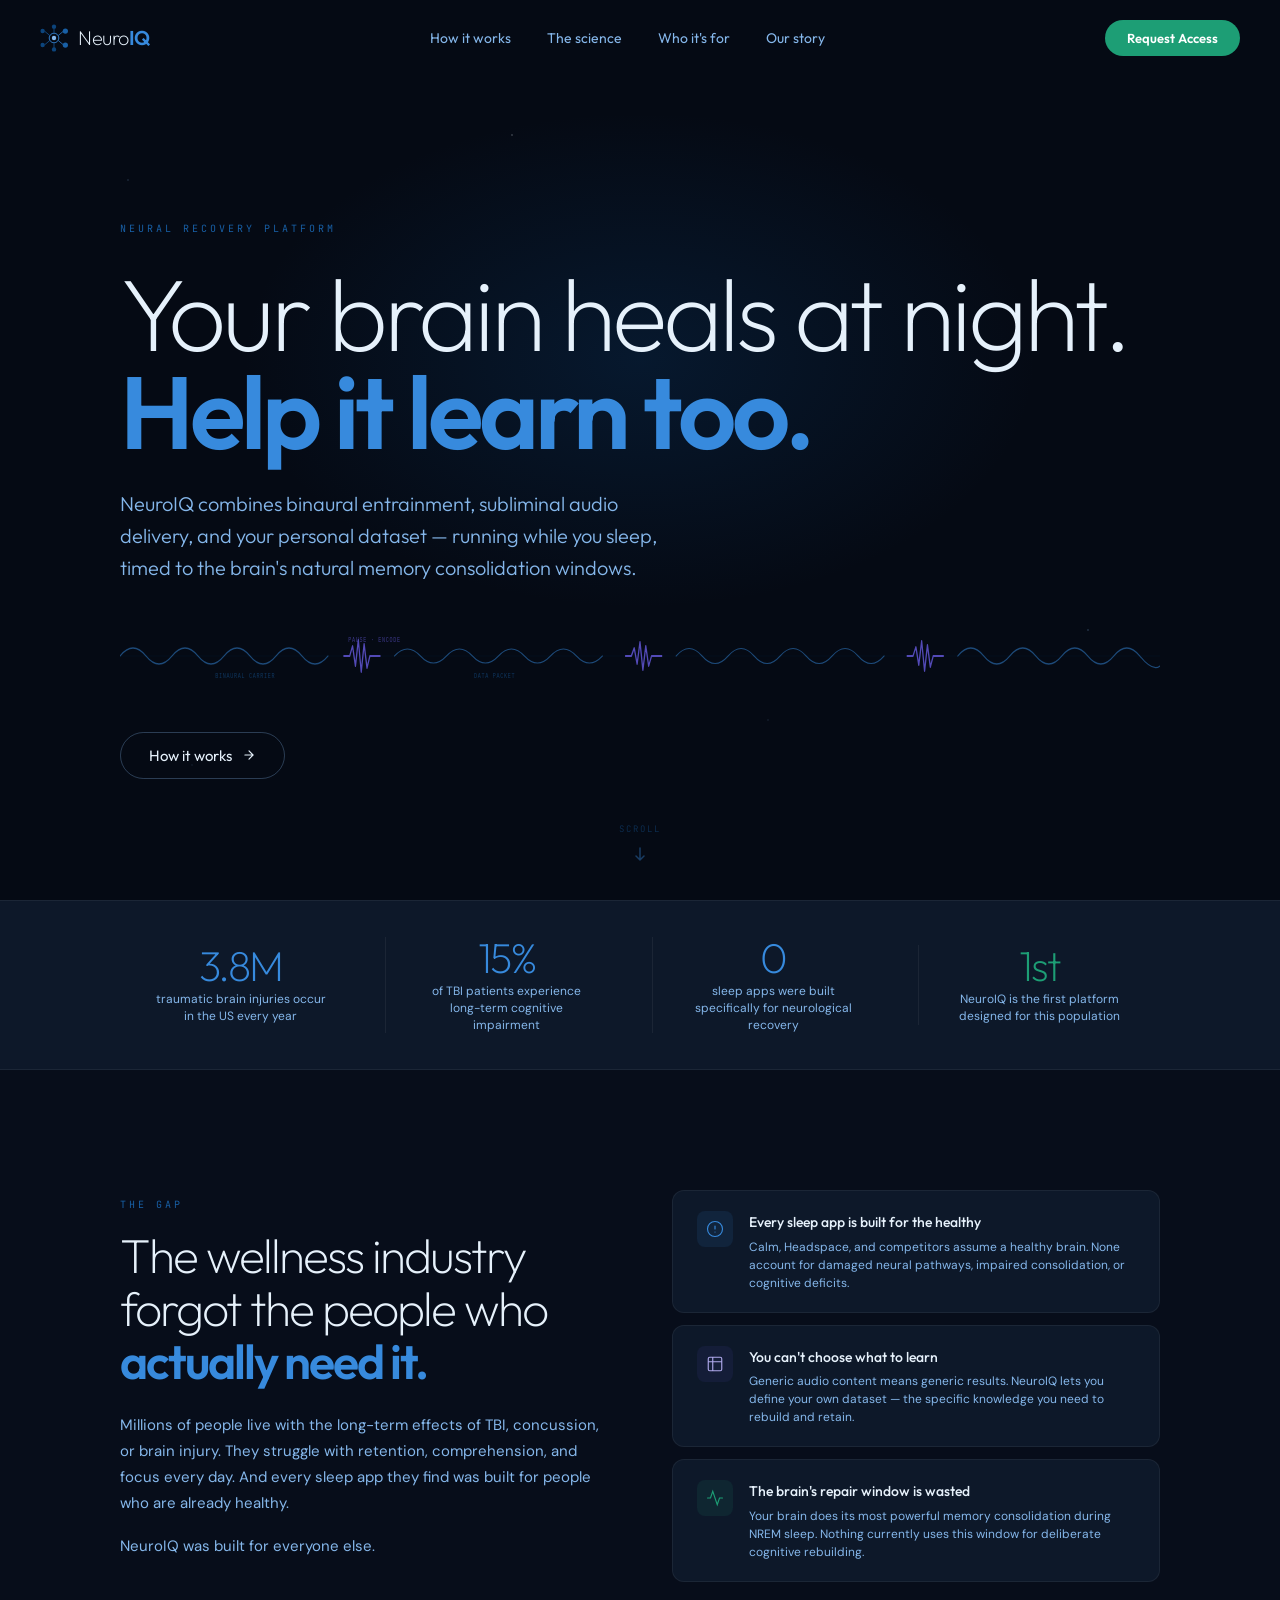
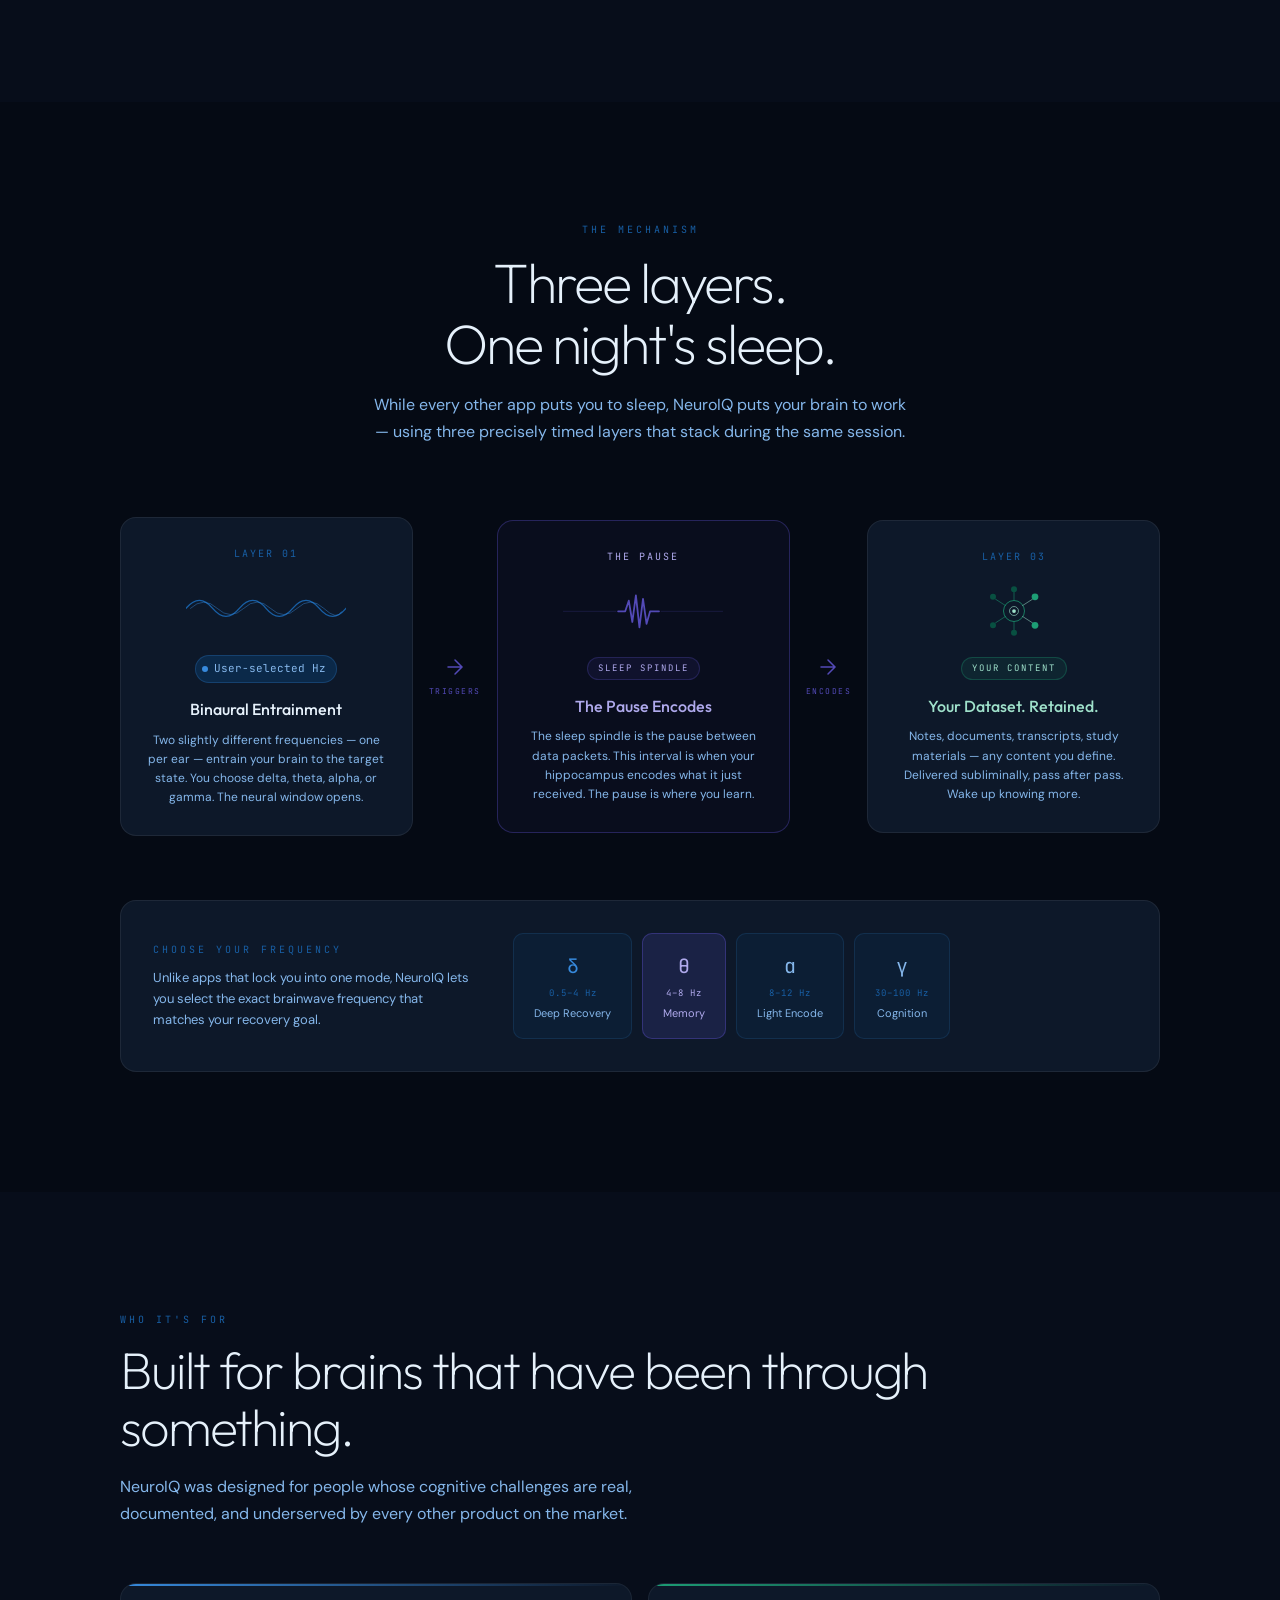
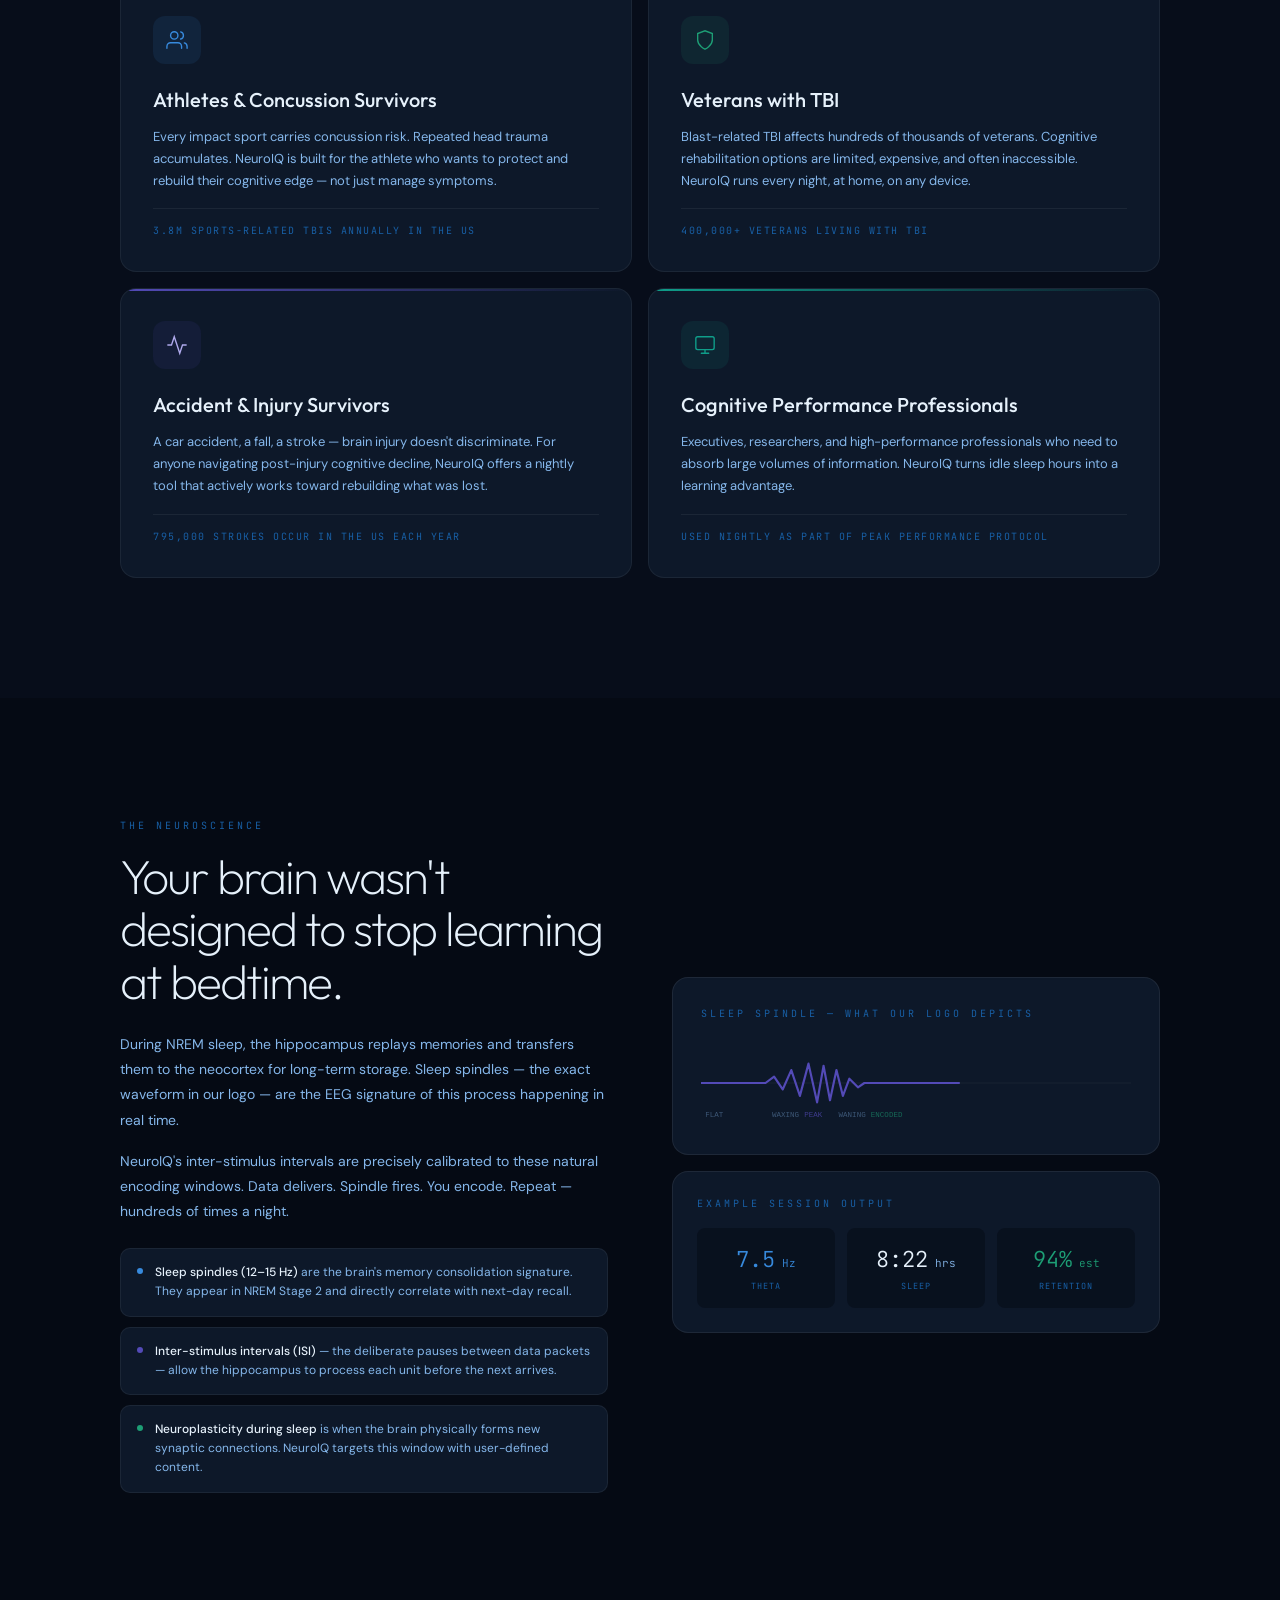
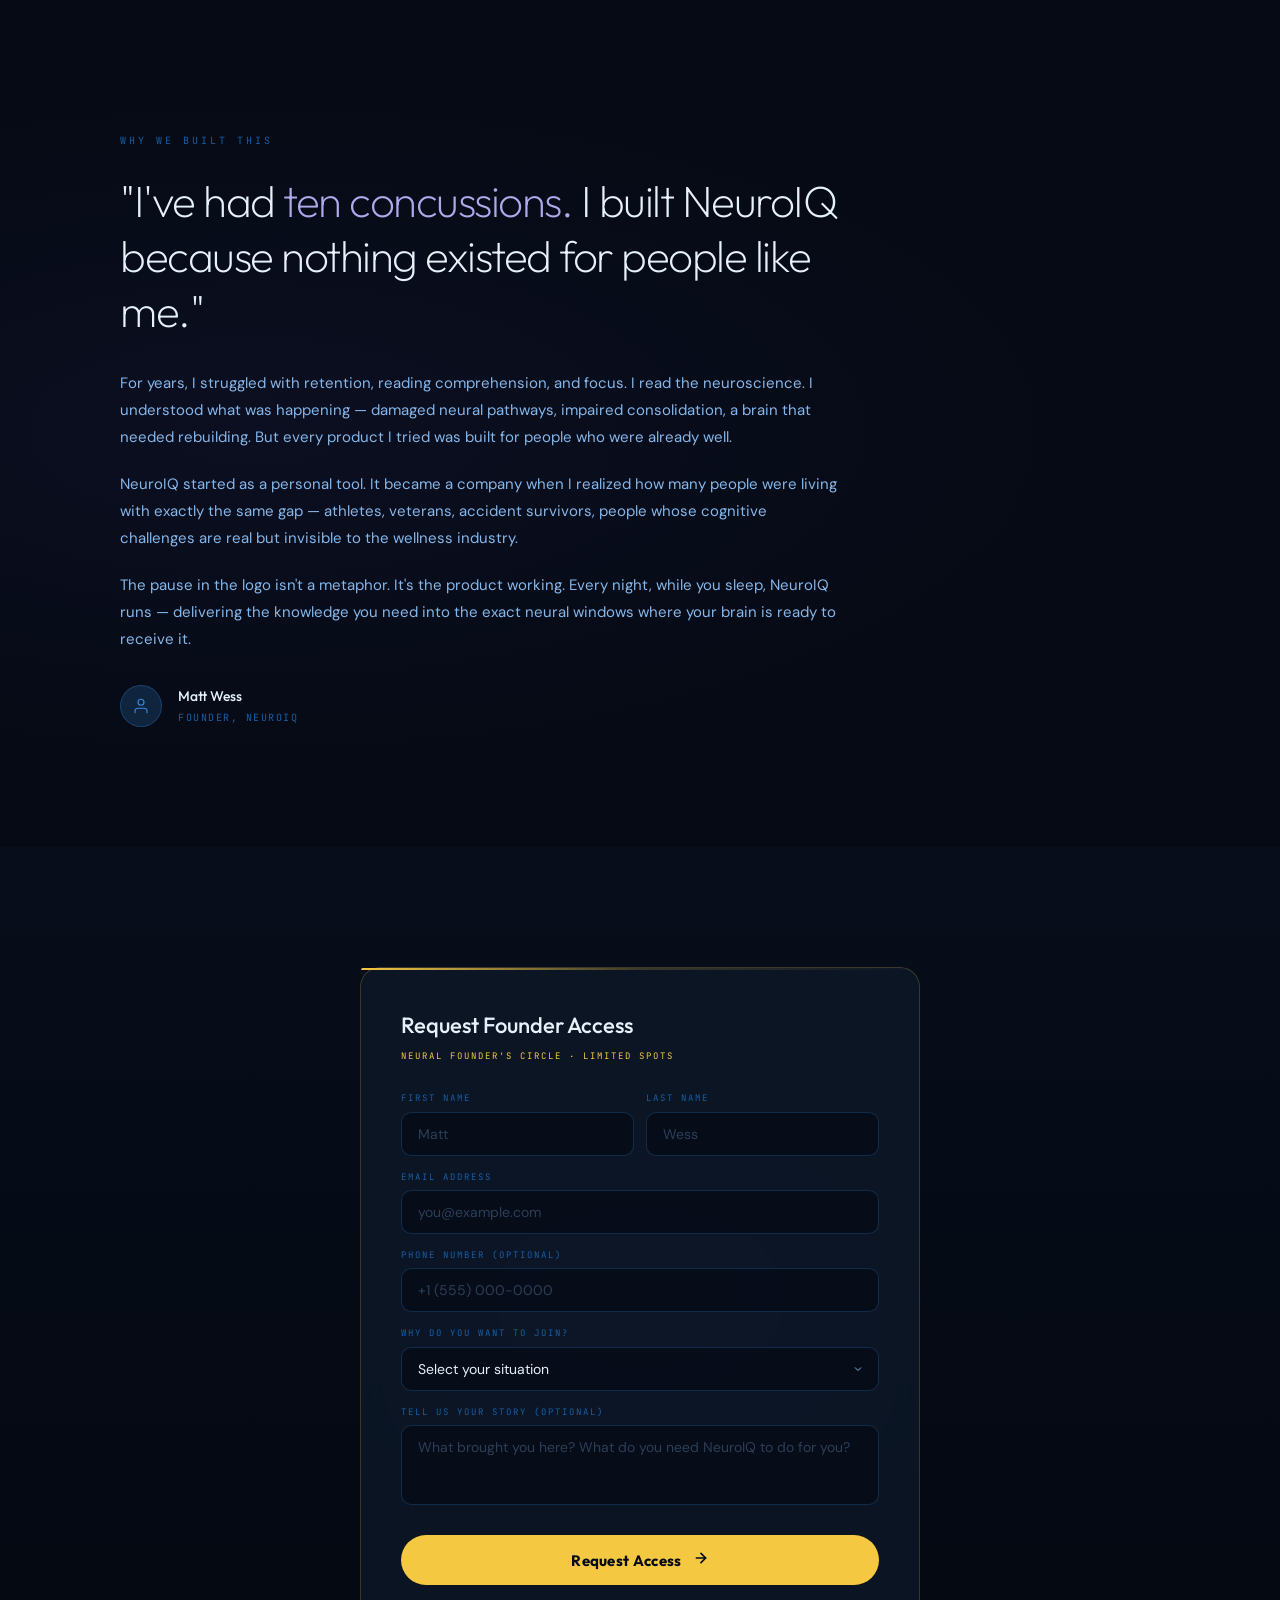
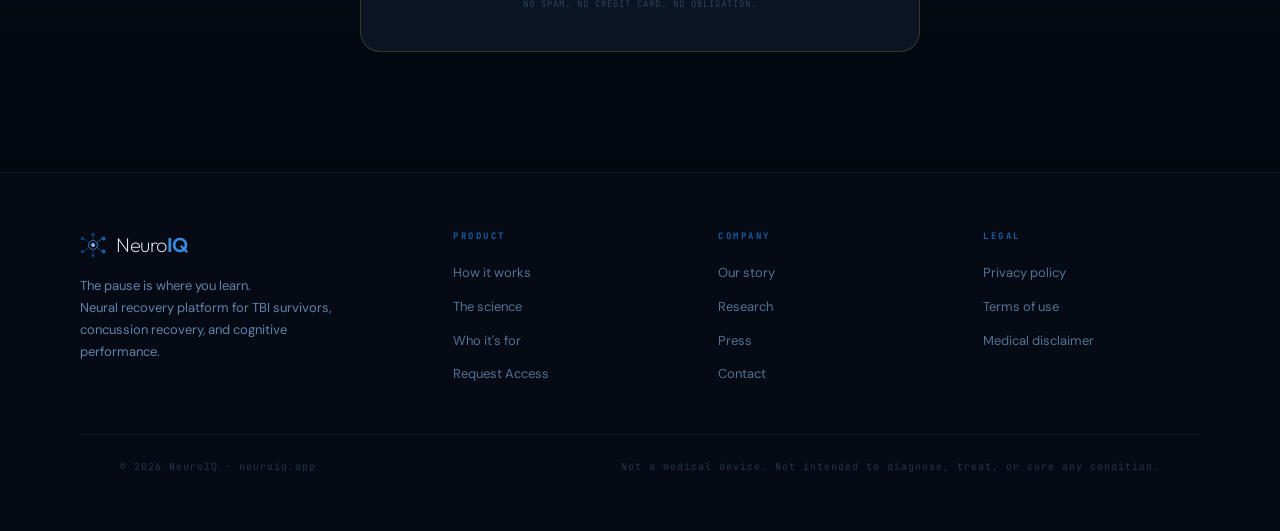
==== index.html @ fb66bf0d "Initial commit: marketing site extracted from monorepo" ====
<!DOCTYPE html>
<html lang="en">
<head>
<meta charset="UTF-8">
<meta name="viewport" content="width=device-width, initial-scale=1.0">
<title>NeuroIQ — Rebuild Your Brain. While You Sleep.</title>
<meta name="description" content="NeuroIQ combines binaural entrainment, subliminal audio delivery, and your personal dataset — running while you sleep, timed to the brain's natural memory consolidation windows.">
<link rel="icon" type="image/svg+xml" href="/favicon.svg">
<!-- Google tag (gtag.js) -->
<script async src="https://www.googletagmanager.com/gtag/js?id=G-2RYY6K1LES"></script>
<script>
  window.dataLayer = window.dataLayer || [];
  function gtag(){dataLayer.push(arguments);}
  gtag('js', new Date());
  gtag('config', 'G-2RYY6K1LES');
</script>
<link href="https://fonts.googleapis.com/css2?family=Outfit:wght@200;300;400;500;600;700&family=DM+Sans:ital,opsz,wght@0,9..40,300;0,9..40,400;0,9..40,500;1,9..40,300&family=JetBrains+Mono:wght@300;400&display=swap" rel="stylesheet">
<style>
:root {
  --night:     #050A14;
  --deep:      #070D1A;
  --card:      #0D1829;
  --navy:      #0C447C;
  --synapse:   #185FA5;
  --signal:    #378ADD;
  --sky:       #85B7EB;
  --mist:      #E6F1FB;
  --spindle:   #534AB7;
  --spindle-l: #AFA9EC;
  --recovery:  #1D9E75;
  --recover-l: #9FE1CB;
  --gold:      #F5C842;
  --white:     #FFFFFF;
  --f-display: 'Outfit', sans-serif;
  --f-body:    'DM Sans', sans-serif;
  --f-mono:    'JetBrains Mono', monospace;
  --max:       1120px;
  --ease:      cubic-bezier(0.16, 1, 0.3, 1);
}
*, *::before, *::after { box-sizing: border-box; margin: 0; padding: 0; }
html { scroll-behavior: smooth; font-size: 16px; }
body { font-family: var(--f-body); background: var(--night); color: var(--mist); line-height: 1.6; overflow-x: hidden; }
img, svg { display: block; }
a { color: inherit; text-decoration: none; }
.container { max-width: var(--max); margin: 0 auto; padding: 0 40px; }
.section-pad { padding: 120px 0; }
.label { font-family: var(--f-mono); font-size: 10px; letter-spacing: 3px; text-transform: uppercase; color: var(--synapse); }

/* ANIMATIONS */
.reveal { opacity: 0; transform: translateY(32px); transition: opacity 0.8s var(--ease), transform 0.8s var(--ease); }
.reveal.visible { opacity: 1; transform: translateY(0); }
.reveal-delay-1 { transition-delay: 0.1s; }
.reveal-delay-2 { transition-delay: 0.2s; }
.reveal-delay-3 { transition-delay: 0.3s; }
.reveal-delay-4 { transition-delay: 0.4s; }
@keyframes fadeUp { from { opacity: 0; transform: translateY(24px); } to { opacity: 1; transform: translateY(0); } }
@keyframes blink { 0%, 100% { opacity: 1; } 50% { opacity: 0.3; } }
@keyframes float { 0%, 100% { transform: translateX(-50%) translateY(0); } 50% { transform: translateX(-50%) translateY(6px); } }
@keyframes sweep { from { transform: translateX(0); } to { transform: translateX(-50%); } }
@keyframes ripple { from { width: 60px; height: 60px; opacity: 1; } to { width: 160px; height: 160px; opacity: 0; } }
@keyframes pulse-spin { 0% { transform: rotate(0deg); } 100% { transform: rotate(360deg); } }

/* NAV */
nav { position: fixed; top: 0; left: 0; right: 0; z-index: 100; padding: 20px 40px; display: flex; align-items: center; justify-content: space-between; transition: background 0.4s ease, border-color 0.4s ease; border-bottom: 1px solid transparent; }
nav.scrolled { background: rgba(5,10,20,0.92); backdrop-filter: blur(20px); border-color: rgba(255,255,255,0.06); }
.nav-logo { display: flex; align-items: center; gap: 10px; }
.nav-logo-text { font-family: var(--f-display); font-size: 20px; font-weight: 200; color: var(--mist); letter-spacing: -0.5px; }
.nav-logo-text strong { font-weight: 600; color: var(--signal); }
.nav-links { display: flex; align-items: center; gap: 36px; list-style: none; }
.nav-links a { font-family: var(--f-display); font-size: 14px; color: var(--sky); transition: color 0.2s; }
.nav-links a:hover { color: var(--mist); }
.nav-cta { background: var(--recovery); color: var(--white); font-family: var(--f-display); font-size: 13px; font-weight: 600; padding: 10px 22px; border-radius: 100px; transition: background 0.2s, transform 0.2s; cursor: pointer; border: none; }
.nav-cta:hover { background: #23b887; transform: translateY(-1px); }

/* HERO */
#hero { min-height: 100vh; display: flex; flex-direction: column; justify-content: center; position: relative; overflow: hidden; padding-top: 100px; }
#hero::before { content: ''; position: absolute; inset: 0; background-image: radial-gradient(1px 1px at 10% 20%, rgba(133,183,235,0.4) 0%, transparent 100%), radial-gradient(1px 1px at 25% 60%, rgba(133,183,235,0.2) 0%, transparent 100%), radial-gradient(1.5px 1.5px at 40% 15%, rgba(230,241,251,0.3) 0%, transparent 100%), radial-gradient(1px 1px at 60% 80%, rgba(133,183,235,0.25) 0%, transparent 100%), radial-gradient(1px 1px at 75% 35%, rgba(230,241,251,0.2) 0%, transparent 100%), radial-gradient(1.5px 1.5px at 85% 70%, rgba(133,183,235,0.3) 0%, transparent 100%), radial-gradient(1px 1px at 15% 85%, rgba(133,183,235,0.2) 0%, transparent 100%); pointer-events: none; }
#hero::after { content: ''; position: absolute; top: 40%; left: 50%; transform: translate(-50%, -50%); width: 800px; height: 500px; background: radial-gradient(ellipse, rgba(12,68,124,0.25) 0%, transparent 70%); pointer-events: none; }
.hero-inner { position: relative; z-index: 2; padding: 0 40px; max-width: var(--max); margin: 0 auto; width: 100%; }
.hero-label { margin-bottom: 28px; animation: fadeUp 1s var(--ease) both; }
.hero-headline { font-family: var(--f-display); font-size: clamp(60px, 8vw, 108px); font-weight: 200; color: var(--mist); letter-spacing: -4px; line-height: 0.95; margin-bottom: 28px; animation: fadeUp 1s var(--ease) 0.1s both; }
.hero-headline .accent { font-weight: 600; color: var(--signal); display: block; }
.hero-sub { font-family: var(--f-display); font-size: clamp(16px, 2vw, 20px); font-weight: 300; color: var(--sky); max-width: 560px; line-height: 1.6; margin-bottom: 48px; animation: fadeUp 1s var(--ease) 0.2s both; }
.waveform-strip { width: 100%; overflow: hidden; margin-bottom: 52px; animation: fadeUp 1s var(--ease) 0.3s both; }
.waveform-track { display: flex; width: 200%; animation: sweep 12s linear infinite; }
.hero-ctas { display: flex; align-items: center; gap: 16px; flex-wrap: wrap; animation: fadeUp 1s var(--ease) 0.4s both; }
.btn-primary { display: inline-flex; align-items: center; gap: 10px; background: var(--recovery); color: var(--white); font-family: var(--f-display); font-size: 15px; font-weight: 600; padding: 14px 28px; border-radius: 100px; transition: background 0.2s, transform 0.2s, box-shadow 0.2s; cursor: pointer; border: none; }
.btn-primary:hover { background: #23b887; transform: translateY(-2px); box-shadow: 0 8px 32px rgba(29,158,117,0.35); }
.btn-secondary { display: inline-flex; align-items: center; gap: 10px; background: transparent; color: var(--mist); font-family: var(--f-display); font-size: 15px; font-weight: 400; padding: 13px 28px; border-radius: 100px; border: 0.5px solid rgba(133,183,235,0.3); transition: border-color 0.2s, background 0.2s, transform 0.2s; cursor: pointer; }
.btn-secondary:hover { border-color: var(--sky); background: rgba(133,183,235,0.06); transform: translateY(-2px); }
.scroll-indicator { position: absolute; bottom: 36px; left: 50%; transform: translateX(-50%); display: flex; flex-direction: column; align-items: center; gap: 8px; z-index: 2; animation: float 2s ease-in-out infinite; opacity: 0.4; }
.scroll-indicator span { font-family: var(--f-mono); font-size: 9px; letter-spacing: 2px; color: var(--synapse); text-transform: uppercase; }

/* STATS */
.stats-strip { background: var(--card); border-top: 0.5px solid rgba(255,255,255,0.06); border-bottom: 0.5px solid rgba(255,255,255,0.06); padding: 36px 0; }
.stats-grid { display: flex; justify-content: space-between; align-items: center; gap: 24px; }
.stat-item { text-align: center; flex: 1; }
.stat-item + .stat-item { border-left: 0.5px solid rgba(255,255,255,0.06); }
.stat-num { font-family: var(--f-display); font-size: 42px; font-weight: 200; color: var(--signal); letter-spacing: -2px; line-height: 1; margin-bottom: 4px; }
.stat-label { font-size: 12px; color: var(--sky); line-height: 1.4; max-width: 180px; margin: 0 auto; }

/* PROBLEM */
#problem { background: var(--deep); }
.problem-grid { display: grid; grid-template-columns: 1fr 1fr; gap: 64px; align-items: center; }
.problem-text h2 { font-family: var(--f-display); font-size: 48px; font-weight: 200; color: var(--mist); letter-spacing: -2px; line-height: 1.1; margin-bottom: 24px; }
.problem-text h2 em { font-style: normal; font-weight: 600; color: var(--signal); }
.problem-text p { font-size: 15px; color: var(--sky); line-height: 1.75; margin-bottom: 16px; }
.problem-cards { display: flex; flex-direction: column; gap: 12px; }
.problem-card { background: var(--card); border: 0.5px solid rgba(255,255,255,0.06); border-radius: 12px; padding: 20px 24px; display: flex; gap: 16px; align-items: flex-start; transition: border-color 0.2s, transform 0.2s; }
.problem-card:hover { border-color: rgba(55,138,221,0.25); transform: translateX(4px); }
.problem-card-icon { width: 36px; height: 36px; border-radius: 8px; display: flex; align-items: center; justify-content: center; flex-shrink: 0; }
.problem-card h4 { font-family: var(--f-display); font-size: 14px; font-weight: 500; color: var(--mist); margin-bottom: 4px; }
.problem-card p { font-size: 12px; color: var(--sky); line-height: 1.5; margin: 0; }

/* HOW */
#how { background: var(--night); }
.how-header { text-align: center; margin-bottom: 72px; }
.how-header h2 { font-family: var(--f-display); font-size: 56px; font-weight: 200; color: var(--mist); letter-spacing: -2px; line-height: 1.1; margin-bottom: 16px; }
.how-header p { font-size: 16px; color: var(--sky); max-width: 540px; margin: 0 auto; line-height: 1.7; }
.how-layers { display: grid; grid-template-columns: 1fr auto 1fr auto 1fr; gap: 0; align-items: center; margin-bottom: 64px; }
.how-layer { background: var(--card); border: 0.5px solid rgba(255,255,255,0.07); border-radius: 16px; padding: 28px 24px; text-align: center; transition: border-color 0.3s, transform 0.3s; }
.how-layer:hover { border-color: rgba(55,138,221,0.3); transform: translateY(-4px); }
.how-layer-num { font-family: var(--f-mono); font-size: 10px; letter-spacing: 2px; color: var(--synapse); margin-bottom: 16px; text-transform: uppercase; }
.how-layer-vis { height: 60px; display: flex; align-items: center; justify-content: center; margin-bottom: 16px; }
.how-layer h3 { font-family: var(--f-display); font-size: 16px; font-weight: 500; color: var(--mist); margin-bottom: 8px; }
.how-layer p { font-size: 12px; color: var(--sky); line-height: 1.6; }
.how-arrow { display: flex; align-items: center; justify-content: center; padding: 0 16px; flex-direction: column; gap: 6px; }
.how-arrow-label { font-family: var(--f-mono); font-size: 8px; letter-spacing: 1.5px; color: var(--spindle); text-transform: uppercase; text-align: center; }
.how-pause { border-color: rgba(83,74,183,0.4) !important; background: rgba(83,74,183,0.06) !important; }
.how-pause:hover { border-color: rgba(83,74,183,0.7) !important; }
.hz-badge { display: inline-flex; align-items: center; gap: 6px; background: rgba(12,68,124,0.4); border: 0.5px solid rgba(55,138,221,0.25); border-radius: 100px; padding: 4px 10px 4px 6px; font-family: var(--f-mono); font-size: 11px; color: var(--sky); }
.hz-dot { width: 6px; height: 6px; border-radius: 50%; background: var(--signal); animation: blink 2s ease-in-out infinite; }

/* AUDIENCE */
#audience { background: var(--deep); }
.section-header { margin-bottom: 56px; }
.section-header h2 { font-family: var(--f-display); font-size: 52px; font-weight: 200; color: var(--mist); letter-spacing: -2px; line-height: 1.1; margin-bottom: 16px; }
.section-header p { font-size: 16px; color: var(--sky); max-width: 560px; line-height: 1.7; }
.audience-grid { display: grid; grid-template-columns: 1fr 1fr; gap: 16px; }
.audience-card { background: var(--card); border: 0.5px solid rgba(255,255,255,0.06); border-radius: 16px; padding: 32px; transition: border-color 0.3s, transform 0.3s; position: relative; overflow: hidden; }
.audience-card::before { content: ''; position: absolute; top: 0; left: 0; right: 0; height: 2px; }
.audience-card.blue::before { background: linear-gradient(90deg, var(--signal), transparent); }
.audience-card.green::before { background: linear-gradient(90deg, var(--recovery), transparent); }
.audience-card.purple::before { background: linear-gradient(90deg, var(--spindle), transparent); }
.audience-card.teal::before { background: linear-gradient(90deg, #0F9E8A, transparent); }
.audience-card:hover { border-color: rgba(55,138,221,0.2); transform: translateY(-4px); }
.audience-icon { width: 48px; height: 48px; border-radius: 12px; display: flex; align-items: center; justify-content: center; margin-bottom: 20px; }
.audience-card h3 { font-family: var(--f-display); font-size: 20px; font-weight: 500; color: var(--mist); margin-bottom: 10px; }
.audience-card p { font-size: 13px; color: var(--sky); line-height: 1.7; margin-bottom: 16px; }
.audience-stat { font-family: var(--f-mono); font-size: 10px; letter-spacing: 1.5px; color: var(--synapse); text-transform: uppercase; padding-top: 14px; border-top: 0.5px solid rgba(255,255,255,0.06); }

/* SCIENCE */
#science { background: var(--night); }
.science-grid { display: grid; grid-template-columns: 1fr 1fr; gap: 64px; align-items: center; }
.science-text h2 { font-family: var(--f-display); font-size: 48px; font-weight: 200; color: var(--mist); letter-spacing: -2px; line-height: 1.1; margin-bottom: 24px; }
.science-text p { font-size: 14px; color: var(--sky); line-height: 1.8; margin-bottom: 16px; }
.science-facts { display: flex; flex-direction: column; gap: 10px; margin-top: 24px; }
.science-fact { display: flex; gap: 12px; align-items: flex-start; padding: 14px 16px; background: var(--card); border-radius: 10px; border: 0.5px solid rgba(255,255,255,0.06); }
.science-fact-dot { width: 6px; height: 6px; border-radius: 50%; margin-top: 5px; flex-shrink: 0; }
.science-fact p { font-size: 12px; color: var(--sky); line-height: 1.6; margin: 0; }
.science-fact p strong { color: var(--mist); font-weight: 500; }

/* FEATURES */
#features { background: var(--deep); }
.features-grid { display: grid; grid-template-columns: 1fr 1fr; gap: 16px; }
.feature-card { background: var(--card); border: 0.5px solid rgba(255,255,255,0.06); border-radius: 16px; overflow: hidden; transition: border-color 0.3s, transform 0.3s; }
.feature-card:hover { border-color: rgba(55,138,221,0.25); transform: translateY(-3px); }
.feature-visual { height: 180px; display: flex; align-items: center; justify-content: center; background: linear-gradient(180deg, rgba(12,68,124,0.2) 0%, transparent 100%); border-bottom: 0.5px solid rgba(255,255,255,0.05); padding: 24px; }
.feature-body { padding: 24px 26px; }
.feature-num { font-family: var(--f-mono); font-size: 10px; letter-spacing: 2px; color: var(--synapse); text-transform: uppercase; margin-bottom: 8px; }
.feature-body h3 { font-family: var(--f-display); font-size: 18px; font-weight: 500; color: var(--mist); margin-bottom: 8px; }
.feature-body p { font-size: 13px; color: var(--sky); line-height: 1.65; }

/* STORY */
#story { background: var(--night); position: relative; overflow: hidden; }
#story::before { content: ''; position: absolute; inset: 0; background: radial-gradient(ellipse at 20% 50%, rgba(83,74,183,0.08) 0%, transparent 60%); pointer-events: none; }
.story-inner { position: relative; z-index: 1; max-width: 720px; }
.story-quote { font-family: var(--f-display); font-size: clamp(28px, 4vw, 44px); font-weight: 200; color: var(--mist); letter-spacing: -1.5px; line-height: 1.25; margin-bottom: 32px; }
.story-quote em { font-style: normal; color: var(--spindle-l); }
.story-body { font-size: 15px; color: var(--sky); line-height: 1.8; margin-bottom: 20px; }
.story-attr { display: flex; align-items: center; gap: 16px; margin-top: 32px; }
.story-attr-name { font-family: var(--f-display); font-size: 14px; font-weight: 500; color: var(--mist); }
.story-attr-title { font-family: var(--f-mono); font-size: 10px; letter-spacing: 1.5px; color: var(--synapse); text-transform: uppercase; margin-top: 2px; }

/* ================================================================
   FOUNDER'S CIRCLE — THE NEW CTA SECTION
================================================================ */
#founders {
  background: linear-gradient(180deg, var(--deep) 0%, #030810 100%);
  position: relative;
  overflow: hidden;
}
#founders::before {
  content: '';
  position: absolute;
  top: 50%; left: 50%;
  transform: translate(-50%, -50%);
  width: 600px; height: 400px;
  background: radial-gradient(ellipse, rgba(83,74,183,0.12) 0%, transparent 70%);
  pointer-events: none;
}
.founders-inner {
  position: relative;
  z-index: 1;
  display: grid;
  grid-template-columns: 1fr 1fr;
  gap: 80px;
  align-items: center;
}
.founders-text h2 {
  font-family: var(--f-display);
  font-size: clamp(40px, 5vw, 64px);
  font-weight: 200;
  color: var(--mist);
  letter-spacing: -2.5px;
  line-height: 1.0;
  margin-bottom: 20px;
}
.founders-text h2 em {
  font-style: normal;
  font-weight: 600;
  color: var(--gold);
}
.founders-text p {
  font-size: 15px;
  color: var(--sky);
  line-height: 1.75;
  margin-bottom: 28px;
}
.founders-perks {
  display: flex;
  flex-direction: column;
  gap: 10px;
}
.founders-perk {
  display: flex;
  align-items: center;
  gap: 12px;
  font-size: 13px;
  color: var(--sky);
}
.perk-dot {
  width: 6px; height: 6px;
  border-radius: 50%;
  background: var(--gold);
  flex-shrink: 0;
}

/* THE FORM */
.founders-form-wrap {
  background: rgba(13,24,41,0.8);
  border: 0.5px solid rgba(245,200,66,0.2);
  border-radius: 20px;
  padding: 40px;
  backdrop-filter: blur(20px);
  position: relative;
}
.founders-form-wrap::before {
  content: '';
  position: absolute;
  top: 0; left: 0; right: 0;
  height: 2px;
  background: linear-gradient(90deg, var(--gold), rgba(245,200,66,0.2), transparent);
  border-radius: 20px 20px 0 0;
}
.form-title {
  font-family: var(--f-display);
  font-size: 22px;
  font-weight: 500;
  color: var(--mist);
  margin-bottom: 6px;
}
.form-sub {
  font-family: var(--f-mono);
  font-size: 9px;
  letter-spacing: 2px;
  color: var(--gold);
  text-transform: uppercase;
  margin-bottom: 28px;
}
.form-field {
  margin-bottom: 14px;
}
.form-field label {
  display: block;
  font-family: var(--f-mono);
  font-size: 9px;
  letter-spacing: 2px;
  text-transform: uppercase;
  color: var(--synapse);
  margin-bottom: 6px;
}
.form-field input,
.form-field select,
.form-field textarea {
  width: 100%;
  background: rgba(5,10,20,0.7);
  border: 0.5px solid rgba(55,138,221,0.25);
  border-radius: 10px;
  padding: 12px 16px;
  font-family: var(--f-body);
  font-size: 14px;
  color: var(--mist);
  transition: border-color 0.2s, box-shadow 0.2s;
  outline: none;
  appearance: none;
  -webkit-appearance: none;
}
.form-field input::placeholder,
.form-field textarea::placeholder { color: rgba(133,183,235,0.3); }
.form-field input:focus,
.form-field select:focus,
.form-field textarea:focus {
  border-color: rgba(245,200,66,0.5);
  box-shadow: 0 0 0 3px rgba(245,200,66,0.08);
}
.form-field select { cursor: pointer; background-image: url("data:image/svg+xml,%3Csvg xmlns='http://www.w3.org/2000/svg' width='12' height='12' viewBox='0 0 24 24' fill='none' stroke='%2385B7EB' stroke-width='2'%3E%3Cpath d='M6 9l6 6 6-6'/%3E%3C/svg%3E"); background-repeat: no-repeat; background-position: right 14px center; padding-right: 40px; }
.form-field select option { background: #0D1829; color: var(--mist); }
.form-field textarea { resize: none; height: 80px; }
.form-row { display: grid; grid-template-columns: 1fr 1fr; gap: 12px; }
/* Honeypot - hidden from humans */
.ohnohoney { opacity: 0; position: absolute; top: 0; left: 0; height: 0; width: 0; z-index: -1; }
.form-submit {
  width: 100%;
  background: var(--gold);
  color: #050A14;
  font-family: var(--f-display);
  font-size: 15px;
  font-weight: 700;
  padding: 15px 28px;
  border-radius: 100px;
  border: none;
  cursor: pointer;
  transition: background 0.2s, transform 0.2s, box-shadow 0.2s;
  margin-top: 8px;
  letter-spacing: 0.3px;
}
.form-submit:hover {
  background: #f7d350;
  transform: translateY(-2px);
  box-shadow: 0 8px 32px rgba(245,200,66,0.3);
}
.form-privacy {
  font-family: var(--f-mono);
  font-size: 9px;
  letter-spacing: 1px;
  color: rgba(133,183,235,0.3);
  text-align: center;
  margin-top: 12px;
  text-transform: uppercase;
}

/* Success state */
.form-success {
  display: none;
  text-align: center;
  padding: 32px 0;
}
.form-success-icon {
  width: 56px; height: 56px;
  background: rgba(29,158,117,0.15);
  border: 0.5px solid rgba(29,158,117,0.4);
  border-radius: 50%;
  display: flex; align-items: center; justify-content: center;
  margin: 0 auto 20px;
}
.form-success h3 {
  font-family: var(--f-display);
  font-size: 22px;
  font-weight: 500;
  color: var(--mist);
  margin-bottom: 8px;
}
.form-success p {
  font-size: 13px;
  color: var(--sky);
  line-height: 1.6;
}

/* FOUNDER COUNTER */
.founder-counter {
  display: flex;
  align-items: center;
  gap: 10px;
  margin-top: 20px;
  padding: 12px 16px;
  background: rgba(245,200,66,0.06);
  border: 0.5px solid rgba(245,200,66,0.15);
  border-radius: 10px;
}
.counter-dot { width: 8px; height: 8px; border-radius: 50%; background: var(--gold); animation: blink 2s ease-in-out infinite; flex-shrink: 0; }
.counter-text { font-family: var(--f-mono); font-size: 10px; letter-spacing: 1.5px; color: var(--gold); text-transform: uppercase; }

/* FOOTER */
footer { background: var(--night); border-top: 0.5px solid rgba(255,255,255,0.06); padding: 56px 40px; }
.footer-inner { max-width: var(--max); margin: 0 auto; display: grid; grid-template-columns: 1.5fr 1fr 1fr 1fr; gap: 48px; }
.footer-brand p { font-size: 13px; color: var(--sky); line-height: 1.7; margin-top: 14px; max-width: 260px; opacity: 0.7; }
.footer-col h4 { font-family: var(--f-mono); font-size: 9px; letter-spacing: 2.5px; text-transform: uppercase; color: var(--synapse); margin-bottom: 16px; }
.footer-col ul { list-style: none; }
.footer-col li { margin-bottom: 8px; }
.footer-col a { font-size: 13px; color: var(--sky); opacity: 0.6; transition: opacity 0.2s; }
.footer-col a:hover { opacity: 1; }
.footer-bottom { max-width: var(--max); margin: 40px auto 0; padding-top: 24px; border-top: 0.5px solid rgba(255,255,255,0.05); display: flex; justify-content: space-between; align-items: center; }
.footer-bottom p { font-family: var(--f-mono); font-size: 10px; color: rgba(133,183,235,0.25); letter-spacing: 1px; }

@media (max-width: 900px) {
  .problem-grid, .science-grid, .founders-inner { grid-template-columns: 1fr; }
  .how-layers { grid-template-columns: 1fr; }
  .how-arrow { display: none; }
  .audience-grid, .features-grid { grid-template-columns: 1fr; }
  .footer-inner { grid-template-columns: 1fr 1fr; }
  .form-row { grid-template-columns: 1fr; }
  .stats-grid { flex-wrap: wrap; }
  .stat-item + .stat-item { border-left: none; border-top: 0.5px solid rgba(255,255,255,0.06); }
}
@media (max-width: 600px) {
  .container { padding: 0 20px; }
  nav { padding: 16px 20px; }
  .nav-links { display: none; }
  .hero-inner { padding: 0 20px; }
  .footer-inner { grid-template-columns: 1fr; }
  .footer-bottom { flex-direction: column; gap: 8px; text-align: center; }
  .founders-form-wrap { padding: 28px 20px; }
}
</style>
</head>
<body>

<!-- NAV -->
<nav id="navbar">
  <div class="nav-logo">
    <svg viewBox="0 0 32 32" width="28" height="28" xmlns="http://www.w3.org/2000/svg">
      <circle cx="16" cy="16" r="5.5" fill="none" stroke="#378ADD" stroke-width="1"/>
      <circle cx="16" cy="16" r="2.5" fill="#85B7EB"/>
      <line x1="16" y1="4"  x2="16" y2="10" stroke="#185FA5" stroke-width=".8"/>
      <line x1="16" y1="22" x2="16" y2="28" stroke="#185FA5" stroke-width=".8"/>
      <line x1="5"  y1="8"  x2="11" y2="13" stroke="#185FA5" stroke-width=".8"/>
      <line x1="27" y1="8"  x2="21" y2="13" stroke="#378ADD" stroke-width=".8"/>
      <line x1="5"  y1="24" x2="11" y2="19" stroke="#185FA5" stroke-width=".8"/>
      <line x1="27" y1="24" x2="21" y2="19" stroke="#378ADD" stroke-width=".8"/>
      <circle cx="16" cy="3"  r="2.5" fill="#0C447C"/>
      <circle cx="16" cy="29" r="2.5" fill="#0C447C"/>
      <circle cx="3"  cy="8"  r="2.5" fill="#0C447C"/>
      <circle cx="29" cy="8"  r="3"   fill="#185FA5"/>
      <circle cx="3"  cy="24" r="2.5" fill="#0C447C"/>
      <circle cx="29" cy="24" r="3"   fill="#185FA5"/>
    </svg>
    <span class="nav-logo-text">Neuro<strong>IQ</strong></span>
  </div>
  <ul class="nav-links">
    <li><a href="#how">How it works</a></li>
    <li><a href="#science">The science</a></li>
    <li><a href="#audience">Who it's for</a></li>
    <li><a href="#story">Our story</a></li>
  </ul>
  <button class="nav-cta" onclick="document.getElementById('founders').scrollIntoView({behavior:'smooth'})">Request Access</button>
</nav>

<!-- HERO -->
<section id="hero">
  <div class="hero-inner">
    <div class="hero-label label">Neural Recovery Platform</div>
    <h1 class="hero-headline">
      <span>Your brain</span>
      <span>heals at night.</span>
      <span class="accent">Help it learn too.</span>
    </h1>
    <p class="hero-sub">NeuroIQ combines binaural entrainment, subliminal audio delivery, and your personal dataset — running while you sleep, timed to the brain's natural memory consolidation windows.</p>

    <div class="waveform-strip">
      <div class="waveform-track">
        <svg viewBox="0 0 1440 48" width="1440" height="48" preserveAspectRatio="none" xmlns="http://www.w3.org/2000/svg">
          <line x1="0" y1="24" x2="1440" y2="24" stroke="rgba(24,95,165,0.15)" stroke-width="0.5"/>
          <path d="M0,24 Q18,8 36,24 Q54,40 72,24 Q90,8 108,24 Q126,40 144,24 Q162,8 180,24 Q198,40 216,24 Q234,8 252,24 Q270,40 288,24" fill="none" stroke="rgba(55,138,221,0.5)" stroke-width="1.2" stroke-linecap="round"/>
          <path d="M310,24 L318,24 L322,14 L326,34 L330,8 L334,40 L338,12 L342,36 L346,24 L360,24" fill="none" stroke="#534AB7" stroke-width="1.8" stroke-linecap="round" stroke-linejoin="round"/>
          <path d="M380,24 Q398,10 416,24 Q434,38 452,24 Q470,10 488,24 Q506,38 524,24 Q542,10 560,24 Q578,38 596,24 Q614,10 632,24 Q650,38 668,24" fill="none" stroke="rgba(55,138,221,0.5)" stroke-width="1.2" stroke-linecap="round"/>
          <path d="M700,24 L708,24 L712,16 L716,32 L720,10 L724,38 L728,14 L732,34 L736,24 L750,24" fill="none" stroke="#534AB7" stroke-width="1.8" stroke-linecap="round" stroke-linejoin="round"/>
          <path d="M770,24 Q788,9 806,24 Q824,39 842,24 Q860,9 878,24 Q896,39 914,24 Q932,9 950,24 Q968,39 986,24 Q1004,9 1022,24 Q1040,39 1058,24" fill="none" stroke="rgba(55,138,221,0.5)" stroke-width="1.2" stroke-linecap="round"/>
          <path d="M1090,24 L1098,24 L1102,15 L1106,33 L1110,9 L1114,39 L1118,13 L1122,35 L1126,24 L1140,24" fill="none" stroke="#534AB7" stroke-width="1.8" stroke-linecap="round" stroke-linejoin="round"/>
          <path d="M1160,24 Q1178,8 1196,24 Q1214,40 1232,24 Q1250,8 1268,24 Q1286,40 1304,24 Q1322,8 1340,24 Q1358,40 1376,24 Q1394,8 1412,24 Q1430,40 1440,34" fill="none" stroke="rgba(55,138,221,0.5)" stroke-width="1.2" stroke-linecap="round"/>
          <text x="132" y="46" font-family="monospace" font-size="7" fill="rgba(24,95,165,0.5)" letter-spacing="1">BINAURAL CARRIER</text>
          <text x="316" y="10" font-family="monospace" font-size="7" fill="rgba(83,74,183,0.7)" letter-spacing="1">PAUSE · ENCODE</text>
          <text x="490" y="46" font-family="monospace" font-size="7" fill="rgba(24,95,165,0.5)" letter-spacing="1">DATA PACKET</text>
        </svg>
        <svg viewBox="0 0 1440 48" width="1440" height="48" preserveAspectRatio="none" xmlns="http://www.w3.org/2000/svg">
          <line x1="0" y1="24" x2="1440" y2="24" stroke="rgba(24,95,165,0.15)" stroke-width="0.5"/>
          <path d="M0,24 Q18,8 36,24 Q54,40 72,24 Q90,8 108,24 Q126,40 144,24 Q162,8 180,24 Q198,40 216,24 Q234,8 252,24 Q270,40 288,24" fill="none" stroke="rgba(55,138,221,0.5)" stroke-width="1.2" stroke-linecap="round"/>
          <path d="M310,24 L318,24 L322,14 L326,34 L330,8 L334,40 L338,12 L342,36 L346,24 L360,24" fill="none" stroke="#534AB7" stroke-width="1.8" stroke-linecap="round" stroke-linejoin="round"/>
          <path d="M380,24 Q398,10 416,24 Q434,38 452,24 Q470,10 488,24 Q506,38 524,24 Q542,10 560,24 Q578,38 596,24 Q614,10 632,24 Q650,38 668,24" fill="none" stroke="rgba(55,138,221,0.5)" stroke-width="1.2" stroke-linecap="round"/>
          <path d="M700,24 L708,24 L712,16 L716,32 L720,10 L724,38 L728,14 L732,34 L736,24 L750,24" fill="none" stroke="#534AB7" stroke-width="1.8" stroke-linecap="round" stroke-linejoin="round"/>
          <path d="M770,24 Q788,9 806,24 Q824,39 842,24 Q860,9 878,24 Q896,39 914,24 Q932,9 950,24 Q968,39 986,24 Q1004,9 1022,24 Q1040,39 1058,24" fill="none" stroke="rgba(55,138,221,0.5)" stroke-width="1.2" stroke-linecap="round"/>
          <path d="M1090,24 L1098,24 L1102,15 L1106,33 L1110,9 L1114,39 L1118,13 L1122,35 L1126,24 L1140,24" fill="none" stroke="#534AB7" stroke-width="1.8" stroke-linecap="round" stroke-linejoin="round"/>
          <path d="M1160,24 Q1178,8 1196,24 Q1214,40 1232,24 Q1250,8 1268,24 Q1286,40 1304,24 Q1322,8 1340,24 Q1358,40 1376,24 Q1394,8 1412,24 Q1430,40 1440,34" fill="none" stroke="rgba(55,138,221,0.5)" stroke-width="1.2" stroke-linecap="round"/>
        </svg>
      </div>
    </div>

    <div class="hero-ctas">
      <button class="btn-secondary" onclick="document.getElementById('how').scrollIntoView({behavior:'smooth'})">
        How it works
        <svg width="14" height="14" viewBox="0 0 24 24" fill="none" stroke="currentColor" stroke-width="2" stroke-linecap="round"><path d="M5 12h14M12 5l7 7-7 7"/></svg>
      </button>
    </div>
  </div>
  <div class="scroll-indicator">
    <span>Scroll</span>
    <svg width="16" height="20" viewBox="0 0 16 20" fill="none" xmlns="http://www.w3.org/2000/svg">
      <path d="M8 4v12M4 12l4 4 4-4" stroke="#378ADD" stroke-width="1.5" stroke-linecap="round" stroke-linejoin="round"/>
    </svg>
  </div>
</section>

<!-- STATS -->
<div class="stats-strip">
  <div class="container">
    <div class="stats-grid">
      <div class="stat-item reveal"><div class="stat-num">3.8M</div><div class="stat-label">traumatic brain injuries occur in the US every year</div></div>
      <div class="stat-item reveal reveal-delay-1"><div class="stat-num">15%</div><div class="stat-label">of TBI patients experience long-term cognitive impairment</div></div>
      <div class="stat-item reveal reveal-delay-2"><div class="stat-num">0</div><div class="stat-label">sleep apps were built specifically for neurological recovery</div></div>
      <div class="stat-item reveal reveal-delay-3"><div class="stat-num" style="color:var(--recovery);">1st</div><div class="stat-label">NeuroIQ is the first platform designed for this population</div></div>
    </div>
  </div>
</div>

<!-- PROBLEM -->
<section id="problem" class="section-pad">
  <div class="container">
    <div class="problem-grid">
      <div class="problem-text reveal">
        <div class="label" style="margin-bottom:16px;">The Gap</div>
        <h2>The wellness industry forgot the people who <em>actually need it.</em></h2>
        <p>Millions of people live with the long-term effects of TBI, concussion, or brain injury. They struggle with retention, comprehension, and focus every day. And every sleep app they find was built for people who are already healthy.</p>
        <p>NeuroIQ was built for everyone else.</p>
      </div>
      <div class="problem-cards reveal reveal-delay-2">
        <div class="problem-card">
          <div class="problem-card-icon" style="background:rgba(55,138,221,0.1);">
            <svg width="18" height="18" viewBox="0 0 24 24" fill="none" stroke="#378ADD" stroke-width="1.5" stroke-linecap="round"><circle cx="12" cy="12" r="10"/><path d="M12 8v4M12 16h.01"/></svg>
          </div>
          <div><h4>Every sleep app is built for the healthy</h4><p>Calm, Headspace, and competitors assume a healthy brain. None account for damaged neural pathways, impaired consolidation, or cognitive deficits.</p></div>
        </div>
        <div class="problem-card">
          <div class="problem-card-icon" style="background:rgba(83,74,183,0.1);">
            <svg width="18" height="18" viewBox="0 0 24 24" fill="none" stroke="#AFA9EC" stroke-width="1.5" stroke-linecap="round"><path d="M9 3H5a2 2 0 0 0-2 2v4m6-6h10a2 2 0 0 1 2 2v4M9 3v18m0 0h10a2 2 0 0 0 2-2V9M9 21H5a2 2 0 0 1-2-2V9m0 0h18"/></svg>
          </div>
          <div><h4>You can't choose what to learn</h4><p>Generic audio content means generic results. NeuroIQ lets you define your own dataset — the specific knowledge you need to rebuild and retain.</p></div>
        </div>
        <div class="problem-card">
          <div class="problem-card-icon" style="background:rgba(29,158,117,0.1);">
            <svg width="18" height="18" viewBox="0 0 24 24" fill="none" stroke="#1D9E75" stroke-width="1.5" stroke-linecap="round"><path d="M22 12h-4l-3 9L9 3l-3 9H2"/></svg>
          </div>
          <div><h4>The brain's repair window is wasted</h4><p>Your brain does its most powerful memory consolidation during NREM sleep. Nothing currently uses this window for deliberate cognitive rebuilding.</p></div>
        </div>
      </div>
    </div>
  </div>
</section>

<!-- HOW IT WORKS -->
<section id="how" class="section-pad">
  <div class="container">
    <div class="how-header reveal">
      <div class="label" style="margin-bottom:14px;">The mechanism</div>
      <h2>Three layers.<br>One night's sleep.</h2>
      <p>While every other app puts you to sleep, NeuroIQ puts your brain to work — using three precisely timed layers that stack during the same session.</p>
    </div>
    <div class="how-layers">
      <div class="how-layer reveal">
        <div class="how-layer-num">Layer 01</div>
        <div class="how-layer-vis">
          <svg viewBox="0 0 180 48" width="160" xmlns="http://www.w3.org/2000/svg">
            <path d="M0,24 Q15,6 30,24 Q45,42 60,24 Q75,6 90,24 Q105,42 120,24 Q135,6 150,24 Q165,42 180,24" fill="none" stroke="#185FA5" stroke-width="1.5" stroke-linecap="round"/>
            <path d="M5,24 Q20,10 35,24 Q50,38 65,24 Q80,10 95,24 Q110,38 125,24 Q140,10 155,24 Q170,38 175,28" fill="none" stroke="#378ADD" stroke-width="1" stroke-linecap="round" opacity="0.5"/>
          </svg>
        </div>
        <div class="hz-badge" style="margin:0 auto 14px;"><div class="hz-dot"></div>User-selected Hz</div>
        <h3>Binaural Entrainment</h3>
        <p>Two slightly different frequencies — one per ear — entrain your brain to the target state. You choose delta, theta, alpha, or gamma. The neural window opens.</p>
      </div>
      <div class="how-arrow">
        <svg width="24" height="24" viewBox="0 0 24 24" fill="none" stroke="#534AB7" stroke-width="1.5" stroke-linecap="round"><path d="M5 12h14M12 5l7 7-7 7"/></svg>
        <div class="how-arrow-label">triggers</div>
      </div>
      <div class="how-layer how-pause reveal reveal-delay-1">
        <div class="how-layer-num" style="color:var(--spindle-l);">The Pause</div>
        <div class="how-layer-vis">
          <svg viewBox="0 0 180 48" width="160" xmlns="http://www.w3.org/2000/svg">
            <line x1="0" y1="24" x2="60" y2="24" stroke="rgba(83,74,183,0.3)" stroke-width="0.8"/>
            <path d="M62,24 L70,24 L74,12 L78,36 L82,6 L86,42 L90,10 L94,38 L98,24 L108,24" fill="none" stroke="#534AB7" stroke-width="2" stroke-linecap="round" stroke-linejoin="round"/>
            <line x1="110" y1="24" x2="180" y2="24" stroke="rgba(83,74,183,0.3)" stroke-width="0.8"/>
          </svg>
        </div>
        <div style="display:flex;justify-content:center;margin-bottom:14px;"><span style="font-family:var(--f-mono);font-size:9px;letter-spacing:2px;color:var(--spindle-l);background:rgba(83,74,183,0.1);padding:3px 10px;border-radius:20px;border:0.5px solid rgba(83,74,183,0.3);">SLEEP SPINDLE</span></div>
        <h3 style="color:var(--spindle-l);">The Pause Encodes</h3>
        <p>The sleep spindle is the pause between data packets. This interval is when your hippocampus encodes what it just received. The pause is where you learn.</p>
      </div>
      <div class="how-arrow">
        <svg width="24" height="24" viewBox="0 0 24 24" fill="none" stroke="#534AB7" stroke-width="1.5" stroke-linecap="round"><path d="M5 12h14M12 5l7 7-7 7"/></svg>
        <div class="how-arrow-label">encodes</div>
      </div>
      <div class="how-layer reveal reveal-delay-2">
        <div class="how-layer-num">Layer 03</div>
        <div class="how-layer-vis">
          <svg viewBox="0 0 80 80" width="60" xmlns="http://www.w3.org/2000/svg">
            <circle cx="40" cy="40" r="14" fill="none" stroke="#1D9E75" stroke-width="1"/>
            <circle cx="40" cy="40" r="6" fill="none" stroke="#9FE1CB" stroke-width="0.8"/>
            <circle cx="40" cy="40" r="2.5" fill="#9FE1CB"/>
            <line x1="40" y1="14" x2="40" y2="26" stroke="#1D9E75" stroke-width=".7"/>
            <line x1="40" y1="54" x2="40" y2="66" stroke="#1D9E75" stroke-width=".7"/>
            <line x1="15" y1="24" x2="29" y2="33" stroke="#1D9E75" stroke-width=".7"/>
            <line x1="65" y1="24" x2="51" y2="33" stroke="#9FE1CB" stroke-width=".7"/>
            <line x1="15" y1="56" x2="29" y2="47" stroke="#1D9E75" stroke-width=".7"/>
            <line x1="65" y1="56" x2="51" y2="47" stroke="#9FE1CB" stroke-width=".7"/>
            <circle cx="40" cy="11" r="4" fill="#085041"/><circle cx="40" cy="69" r="4" fill="#085041"/>
            <circle cx="12" cy="21" r="4" fill="#085041"/><circle cx="68" cy="21" r="4.5" fill="#1D9E75"/>
            <circle cx="12" cy="59" r="4" fill="#085041"/><circle cx="68" cy="59" r="4.5" fill="#1D9E75"/>
          </svg>
        </div>
        <div style="display:flex;justify-content:center;margin-bottom:14px;"><span style="font-family:var(--f-mono);font-size:9px;letter-spacing:2px;color:var(--recover-l);background:rgba(29,158,117,0.1);padding:3px 10px;border-radius:20px;border:0.5px solid rgba(29,158,117,0.3);">YOUR CONTENT</span></div>
        <h3 style="color:var(--recover-l);">Your Dataset. Retained.</h3>
        <p>Notes, documents, transcripts, study materials — any content you define. Delivered subliminally, pass after pass. Wake up knowing more.</p>
      </div>
    </div>

    <!-- Frequency selector -->
    <div class="reveal" style="background:var(--card);border:0.5px solid rgba(255,255,255,0.07);border-radius:16px;padding:32px;display:flex;gap:40px;align-items:center;flex-wrap:wrap;">
      <div>
        <div class="label" style="margin-bottom:10px;">Choose your frequency</div>
        <p style="font-size:13px;color:var(--sky);line-height:1.6;max-width:320px;">Unlike apps that lock you into one mode, NeuroIQ lets you select the exact brainwave frequency that matches your recovery goal.</p>
      </div>
      <div style="display:flex;gap:10px;flex-wrap:wrap;">
        <div style="text-align:center;padding:16px 20px;background:rgba(12,68,124,0.15);border-radius:10px;border:0.5px solid rgba(55,138,221,0.15);">
          <div style="font-family:var(--f-mono);font-size:20px;color:var(--signal);">δ</div>
          <div style="font-family:var(--f-mono);font-size:9px;color:var(--synapse);letter-spacing:1px;margin-top:4px;">0.5–4 Hz</div>
          <div style="font-size:11px;color:var(--sky);margin-top:4px;">Deep Recovery</div>
        </div>
        <div style="text-align:center;padding:16px 20px;background:rgba(83,74,183,0.2);border-radius:10px;border:1.5px solid rgba(83,74,183,0.45);">
          <div style="font-family:var(--f-mono);font-size:20px;color:var(--spindle-l);">θ</div>
          <div style="font-family:var(--f-mono);font-size:9px;color:var(--spindle-l);letter-spacing:1px;margin-top:4px;">4–8 Hz</div>
          <div style="font-size:11px;color:var(--spindle-l);margin-top:4px;">Memory</div>
        </div>
        <div style="text-align:center;padding:16px 20px;background:rgba(12,68,124,0.15);border-radius:10px;border:0.5px solid rgba(55,138,221,0.15);">
          <div style="font-family:var(--f-mono);font-size:20px;color:var(--sky);">α</div>
          <div style="font-family:var(--f-mono);font-size:9px;color:var(--synapse);letter-spacing:1px;margin-top:4px;">8–12 Hz</div>
          <div style="font-size:11px;color:var(--sky);margin-top:4px;">Light Encode</div>
        </div>
        <div style="text-align:center;padding:16px 20px;background:rgba(12,68,124,0.15);border-radius:10px;border:0.5px solid rgba(55,138,221,0.15);">
          <div style="font-family:var(--f-mono);font-size:20px;color:var(--sky);">γ</div>
          <div style="font-family:var(--f-mono);font-size:9px;color:var(--synapse);letter-spacing:1px;margin-top:4px;">30–100 Hz</div>
          <div style="font-size:11px;color:var(--sky);margin-top:4px;">Cognition</div>
        </div>
      </div>
    </div>
  </div>
</section>

<!-- AUDIENCE -->
<section id="audience" class="section-pad">
  <div class="container">
    <div class="section-header reveal">
      <div class="label" style="margin-bottom:14px;">Who it's for</div>
      <h2>Built for brains that have been through something.</h2>
      <p>NeuroIQ was designed for people whose cognitive challenges are real, documented, and underserved by every other product on the market.</p>
    </div>
    <div class="audience-grid">
      <div class="audience-card blue reveal">
        <div class="audience-icon" style="background:rgba(55,138,221,0.1);"><svg width="22" height="22" viewBox="0 0 24 24" fill="none" stroke="#378ADD" stroke-width="1.5" stroke-linecap="round"><path d="M17 21v-2a4 4 0 0 0-4-4H5a4 4 0 0 0-4 4v2"/><circle cx="9" cy="7" r="4"/><path d="M23 21v-2a4 4 0 0 0-3-3.87M16 3.13a4 4 0 0 1 0 7.75"/></svg></div>
        <h3>Athletes &amp; Concussion Survivors</h3>
        <p>Every impact sport carries concussion risk. Repeated head trauma accumulates. NeuroIQ is built for the athlete who wants to protect and rebuild their cognitive edge — not just manage symptoms.</p>
        <div class="audience-stat">3.8M sports-related TBIs annually in the US</div>
      </div>
      <div class="audience-card green reveal reveal-delay-1">
        <div class="audience-icon" style="background:rgba(29,158,117,0.1);"><svg width="22" height="22" viewBox="0 0 24 24" fill="none" stroke="#1D9E75" stroke-width="1.5" stroke-linecap="round"><path d="M12 22s8-4 8-10V5l-8-3-8 3v7c0 6 8 10 8 10z"/></svg></div>
        <h3>Veterans with TBI</h3>
        <p>Blast-related TBI affects hundreds of thousands of veterans. Cognitive rehabilitation options are limited, expensive, and often inaccessible. NeuroIQ runs every night, at home, on any device.</p>
        <div class="audience-stat">400,000+ veterans living with TBI</div>
      </div>
      <div class="audience-card purple reveal reveal-delay-2">
        <div class="audience-icon" style="background:rgba(83,74,183,0.1);"><svg width="22" height="22" viewBox="0 0 24 24" fill="none" stroke="#AFA9EC" stroke-width="1.5" stroke-linecap="round"><path d="M22 12h-4l-3 9L9 3l-3 9H2"/></svg></div>
        <h3>Accident &amp; Injury Survivors</h3>
        <p>A car accident, a fall, a stroke — brain injury doesn't discriminate. For anyone navigating post-injury cognitive decline, NeuroIQ offers a nightly tool that actively works toward rebuilding what was lost.</p>
        <div class="audience-stat">795,000 strokes occur in the US each year</div>
      </div>
      <div class="audience-card teal reveal reveal-delay-3">
        <div class="audience-icon" style="background:rgba(15,158,138,0.1);"><svg width="22" height="22" viewBox="0 0 24 24" fill="none" stroke="#0F9E8A" stroke-width="1.5" stroke-linecap="round"><rect x="2" y="3" width="20" height="14" rx="2"/><path d="M8 21h8M12 17v4"/></svg></div>
        <h3>Cognitive Performance Professionals</h3>
        <p>Executives, researchers, and high-performance professionals who need to absorb large volumes of information. NeuroIQ turns idle sleep hours into a learning advantage.</p>
        <div class="audience-stat">Used nightly as part of peak performance protocol</div>
      </div>
    </div>
  </div>
</section>

<!-- SCIENCE -->
<section id="science" class="section-pad">
  <div class="container">
    <div class="science-grid">
      <div class="science-text reveal">
        <div class="label" style="margin-bottom:16px;">The neuroscience</div>
        <h2>Your brain wasn't designed to stop learning at bedtime.</h2>
        <p>During NREM sleep, the hippocampus replays memories and transfers them to the neocortex for long-term storage. Sleep spindles — the exact waveform in our logo — are the EEG signature of this process happening in real time.</p>
        <p>NeuroIQ's inter-stimulus intervals are precisely calibrated to these natural encoding windows. Data delivers. Spindle fires. You encode. Repeat — hundreds of times a night.</p>
        <div class="science-facts">
          <div class="science-fact"><div class="science-fact-dot" style="background:var(--signal);"></div><p><strong>Sleep spindles (12–15 Hz)</strong> are the brain's memory consolidation signature. They appear in NREM Stage 2 and directly correlate with next-day recall.</p></div>
          <div class="science-fact"><div class="science-fact-dot" style="background:var(--spindle);"></div><p><strong>Inter-stimulus intervals (ISI)</strong> — the deliberate pauses between data packets — allow the hippocampus to process each unit before the next arrives.</p></div>
          <div class="science-fact"><div class="science-fact-dot" style="background:var(--recovery);"></div><p><strong>Neuroplasticity during sleep</strong> is when the brain physically forms new synaptic connections. NeuroIQ targets this window with user-defined content.</p></div>
        </div>
      </div>
      <div class="reveal reveal-delay-2" style="display:flex;flex-direction:column;gap:16px;">
        <div style="background:var(--card);border:0.5px solid rgba(255,255,255,0.07);border-radius:16px;padding:28px;">
          <div class="label" style="margin-bottom:18px;">Sleep spindle — what our logo depicts</div>
          <svg viewBox="0 0 400 80" width="100%" xmlns="http://www.w3.org/2000/svg">
            <line x1="0" y1="40" x2="400" y2="40" stroke="rgba(255,255,255,0.08)" stroke-width="0.5"/>
            <path d="M0,40 L60,40 L68,34 L76,46 L84,28 L92,52 L100,22 L108,58 L114,24 L120,56 L126,28 L132,52 L138,36 L146,44 L152,40 L240,40" fill="none" stroke="#534AB7" stroke-width="2" stroke-linecap="round" stroke-linejoin="round"/>
            <text x="4" y="72" font-family="monospace" font-size="7" fill="rgba(133,183,235,0.4)">FLAT</text>
            <text x="66" y="72" font-family="monospace" font-size="7" fill="rgba(133,183,235,0.4)">WAXING</text>
            <text x="96" y="72" font-family="monospace" font-size="7" fill="rgba(83,74,183,0.7)">PEAK</text>
            <text x="128" y="72" font-family="monospace" font-size="7" fill="rgba(133,183,235,0.4)">WANING</text>
            <text x="158" y="72" font-family="monospace" font-size="7" fill="rgba(29,158,117,0.6)">ENCODED</text>
          </svg>
        </div>
        <div style="background:var(--card);border:0.5px solid rgba(255,255,255,0.07);border-radius:16px;padding:24px;">
          <div class="label" style="margin-bottom:16px;">Example session output</div>
          <div style="display:grid;grid-template-columns:1fr 1fr 1fr;gap:12px;">
            <div style="text-align:center;padding:14px;background:rgba(5,10,20,0.5);border-radius:8px;"><div style="font-family:var(--f-mono);font-size:22px;font-weight:300;color:var(--signal);">7.5<span style="font-size:11px;"> Hz</span></div><div style="font-family:var(--f-mono);font-size:8.5px;color:var(--synapse);letter-spacing:1px;margin-top:3px;text-transform:uppercase;">Theta</div></div>
            <div style="text-align:center;padding:14px;background:rgba(5,10,20,0.5);border-radius:8px;"><div style="font-family:var(--f-mono);font-size:22px;font-weight:300;color:var(--mist);">8:22<span style="font-size:11px;color:var(--sky);"> hrs</span></div><div style="font-family:var(--f-mono);font-size:8.5px;color:var(--synapse);letter-spacing:1px;margin-top:3px;text-transform:uppercase;">Sleep</div></div>
            <div style="text-align:center;padding:14px;background:rgba(5,10,20,0.5);border-radius:8px;"><div style="font-family:var(--f-mono);font-size:22px;font-weight:300;color:var(--recovery);">94%<span style="font-size:11px;"> est</span></div><div style="font-family:var(--f-mono);font-size:8.5px;color:var(--synapse);letter-spacing:1px;margin-top:3px;text-transform:uppercase;">Retention</div></div>
          </div>
        </div>
      </div>
    </div>
  </div>
</section>

<!-- STORY -->
<section id="story" class="section-pad">
  <div class="container">
    <div class="story-inner reveal">
      <div class="label" style="margin-bottom:24px;">Why we built this</div>
      <div class="story-quote">"I've had <em>ten concussions.</em> I built NeuroIQ because nothing existed for people like me."</div>
      <p class="story-body">For years, I struggled with retention, reading comprehension, and focus. I read the neuroscience. I understood what was happening — damaged neural pathways, impaired consolidation, a brain that needed rebuilding. But every product I tried was built for people who were already well.</p>
      <p class="story-body">NeuroIQ started as a personal tool. It became a company when I realized how many people were living with exactly the same gap — athletes, veterans, accident survivors, people whose cognitive challenges are real but invisible to the wellness industry.</p>
      <p class="story-body">The pause in the logo isn't a metaphor. It's the product working. Every night, while you sleep, NeuroIQ runs — delivering the knowledge you need into the exact neural windows where your brain is ready to receive it.</p>
      <div class="story-attr">
        <div style="width:42px;height:42px;border-radius:50%;background:rgba(55,138,221,0.2);border:0.5px solid rgba(55,138,221,0.3);display:flex;align-items:center;justify-content:center;flex-shrink:0;"><svg width="18" height="18" viewBox="0 0 24 24" fill="none" stroke="#378ADD" stroke-width="1.5" stroke-linecap="round"><path d="M20 21v-2a4 4 0 0 0-4-4H8a4 4 0 0 0-4 4v2"/><circle cx="12" cy="7" r="4"/></svg></div>
        <div><div class="story-attr-name">Matt Wess</div><div class="story-attr-title">Founder, NeuroIQ</div></div>
      </div>
    </div>
  </div>
</section>

<!-- ================================================================
     FOUNDER'S CIRCLE
================================================================ -->
<section id="founders" class="section-pad">
  <div class="container">
    <div style="max-width:560px;margin:0 auto;">
      <div class="reveal">
        <div class="founders-form-wrap">

          <!-- Success state (shown after submit) -->
          <div class="form-success" id="formSuccess">
            <div class="form-success-icon">
              <svg width="24" height="24" viewBox="0 0 24 24" fill="none" stroke="#1D9E75" stroke-width="2.5" stroke-linecap="round"><polyline points="20 6 9 17 4 12"/></svg>
            </div>
            <h3>You're in the circle.</h3>
            <p>We'll be in touch shortly with your founding member details. Welcome to the beginning of something important.</p>
          </div>

          <!-- The form -->
          <form id="foundersForm" name="founders-circle" method="POST" data-netlify="true" data-netlify-honeypot="bot-field">
            <input type="hidden" name="form-name" value="founders-circle">

            <div class="form-title">Request Founder Access</div>
            <div class="form-sub">Neural Founder's Circle · Limited Spots</div>

            <!-- Honeypot -->
            <p class="ohnohoney"><label>Don't fill this out: <input name="bot-field"></label></p>

            <div class="form-row">
              <div class="form-field">
                <label for="fname">First Name</label>
                <input type="text" id="fname" name="first-name" placeholder="Matt" required>
              </div>
              <div class="form-field">
                <label for="lname">Last Name</label>
                <input type="text" id="lname" name="last-name" placeholder="Wess" required>
              </div>
            </div>

            <div class="form-field">
              <label for="email">Email Address</label>
              <input type="email" id="email" name="email" placeholder="you@example.com" required>
            </div>

            <div class="form-field">
              <label for="phone">Phone Number (optional)</label>
              <input type="tel" id="phone" name="phone" placeholder="+1 (555) 000-0000">
            </div>

            <div class="form-field">
              <label for="reason">Why do you want to join?</label>
              <select id="reason" name="reason" required>
                <option value="" disabled selected>Select your situation</option>
                <option value="tbi-concussion">TBI / Concussion survivor</option>
                <option value="athlete">Athlete (current or former)</option>
                <option value="veteran">Veteran</option>
                <option value="stroke-injury">Stroke / Accident survivor</option>
                <option value="cognitive-performance">Cognitive performance / Executive</option>
                <option value="caregiver">Caregiver or family member</option>
                <option value="researcher">Researcher / Clinician</option>
                <option value="other">Other</option>
              </select>
            </div>

            <div class="form-field">
              <label for="message">Tell us your story (optional)</label>
              <textarea id="message" name="message" placeholder="What brought you here? What do you need NeuroIQ to do for you?"></textarea>
            </div>

            <button type="submit" class="form-submit">
              Request Access
              <svg style="display:inline;margin-left:8px;" width="16" height="16" viewBox="0 0 24 24" fill="none" stroke="currentColor" stroke-width="2.5" stroke-linecap="round"><path d="M5 12h14M12 5l7 7-7 7"/></svg>
            </button>
            <p class="form-privacy">No spam. No credit card. No obligation.</p>
          </form>
        </div>
      </div>
    </div>
  </div>
</section>

<!-- FOOTER -->
<footer>
  <div class="footer-inner">
    <div class="footer-brand">
      <div class="nav-logo">
        <svg viewBox="0 0 32 32" width="26" height="26" xmlns="http://www.w3.org/2000/svg">
          <circle cx="16" cy="16" r="5.5" fill="none" stroke="#378ADD" stroke-width="1"/>
          <circle cx="16" cy="16" r="2.5" fill="#85B7EB"/>
          <line x1="16" y1="4"  x2="16" y2="10" stroke="#185FA5" stroke-width=".7"/>
          <line x1="16" y1="22" x2="16" y2="28" stroke="#185FA5" stroke-width=".7"/>
          <line x1="5"  y1="8"  x2="11" y2="13" stroke="#185FA5" stroke-width=".7"/>
          <line x1="27" y1="8"  x2="21" y2="13" stroke="#378ADD" stroke-width=".7"/>
          <line x1="5"  y1="24" x2="11" y2="19" stroke="#185FA5" stroke-width=".7"/>
          <line x1="27" y1="24" x2="21" y2="19" stroke="#378ADD" stroke-width=".7"/>
          <circle cx="16" cy="3"  r="2" fill="#0C447C"/>
          <circle cx="16" cy="29" r="2" fill="#0C447C"/>
          <circle cx="3"  cy="8"  r="2" fill="#0C447C"/>
          <circle cx="29" cy="8"  r="2.5" fill="#185FA5"/>
          <circle cx="3"  cy="24" r="2" fill="#0C447C"/>
          <circle cx="29" cy="24" r="2.5" fill="#185FA5"/>
        </svg>
        <span class="nav-logo-text">Neuro<strong>IQ</strong></span>
      </div>
      <p>The pause is where you learn.<br>Neural recovery platform for TBI survivors, concussion recovery, and cognitive performance.</p>
    </div>
    <div class="footer-col">
      <h4>Product</h4>
      <ul>
        <li><a href="#how">How it works</a></li>
        <li><a href="#science">The science</a></li>
        <li><a href="#audience">Who it's for</a></li>
        <li><a href="#founders">Request Access</a></li>
      </ul>
    </div>
    <div class="footer-col">
      <h4>Company</h4>
      <ul>
        <li><a href="#story">Our story</a></li>
        <li><a href="#">Research</a></li>
        <li><a href="#">Press</a></li>
        <li><a href="#">Contact</a></li>
      </ul>
    </div>
    <div class="footer-col">
      <h4>Legal</h4>
      <ul>
        <li><a href="#">Privacy policy</a></li>
        <li><a href="#">Terms of use</a></li>
        <li><a href="#">Medical disclaimer</a></li>
      </ul>
    </div>
  </div>
  <div class="footer-bottom container">
    <p>© 2026 NeuroIQ · neuroiq.app</p>
    <p>Not a medical device. Not intended to diagnose, treat, or cure any condition.</p>
  </div>
</footer>

<script>
// Nav scroll
const navbar = document.getElementById('navbar');
window.addEventListener('scroll', () => navbar.classList.toggle('scrolled', window.scrollY > 40));

// Scroll reveal
const observer = new IntersectionObserver((entries) => {
  entries.forEach(e => { if (e.isIntersecting) e.target.classList.add('visible'); });
}, { threshold: 0.12, rootMargin: '0px 0px -40px 0px' });
document.querySelectorAll('.reveal').forEach(el => observer.observe(el));

// Form handling — Netlify handles the POST, we just show success state
const form = document.getElementById('foundersForm');
const success = document.getElementById('formSuccess');
if (form) {
  form.addEventListener('submit', async (e) => {
    e.preventDefault();
    const data = new FormData(form);
    try {
      await fetch('/', { method: 'POST', headers: {'Content-Type': 'application/x-www-form-urlencoded'}, body: new URLSearchParams(data).toString() });
      // Fire GA4 conversion event
      if (typeof gtag !== 'undefined') {
        gtag('event', 'generate_lead', {
          event_category: 'Founder Circle',
          event_label: 'Form Submission',
          value: 1
        });
      }
      form.style.display = 'none';
      success.style.display = 'block';
    } catch (err) {
      form.submit();
    }
  });
}
</script>
</body>
</html>
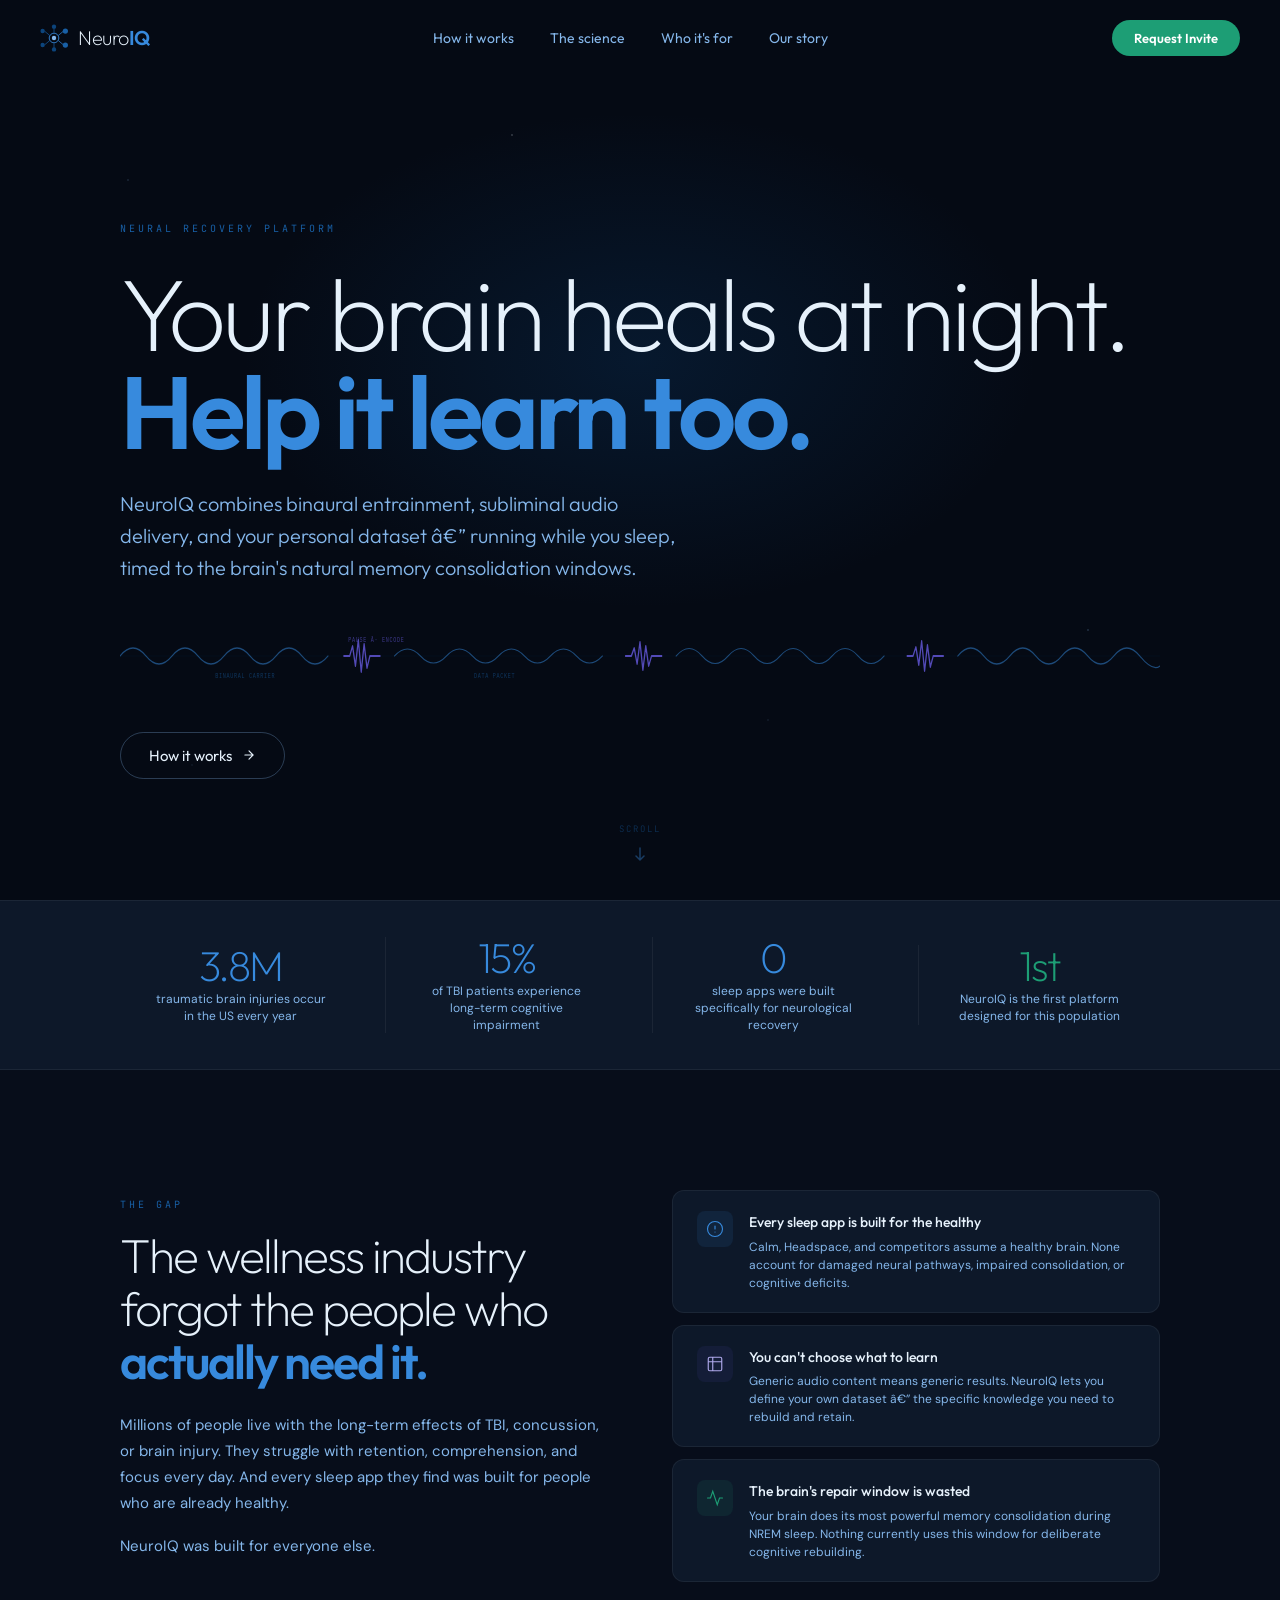
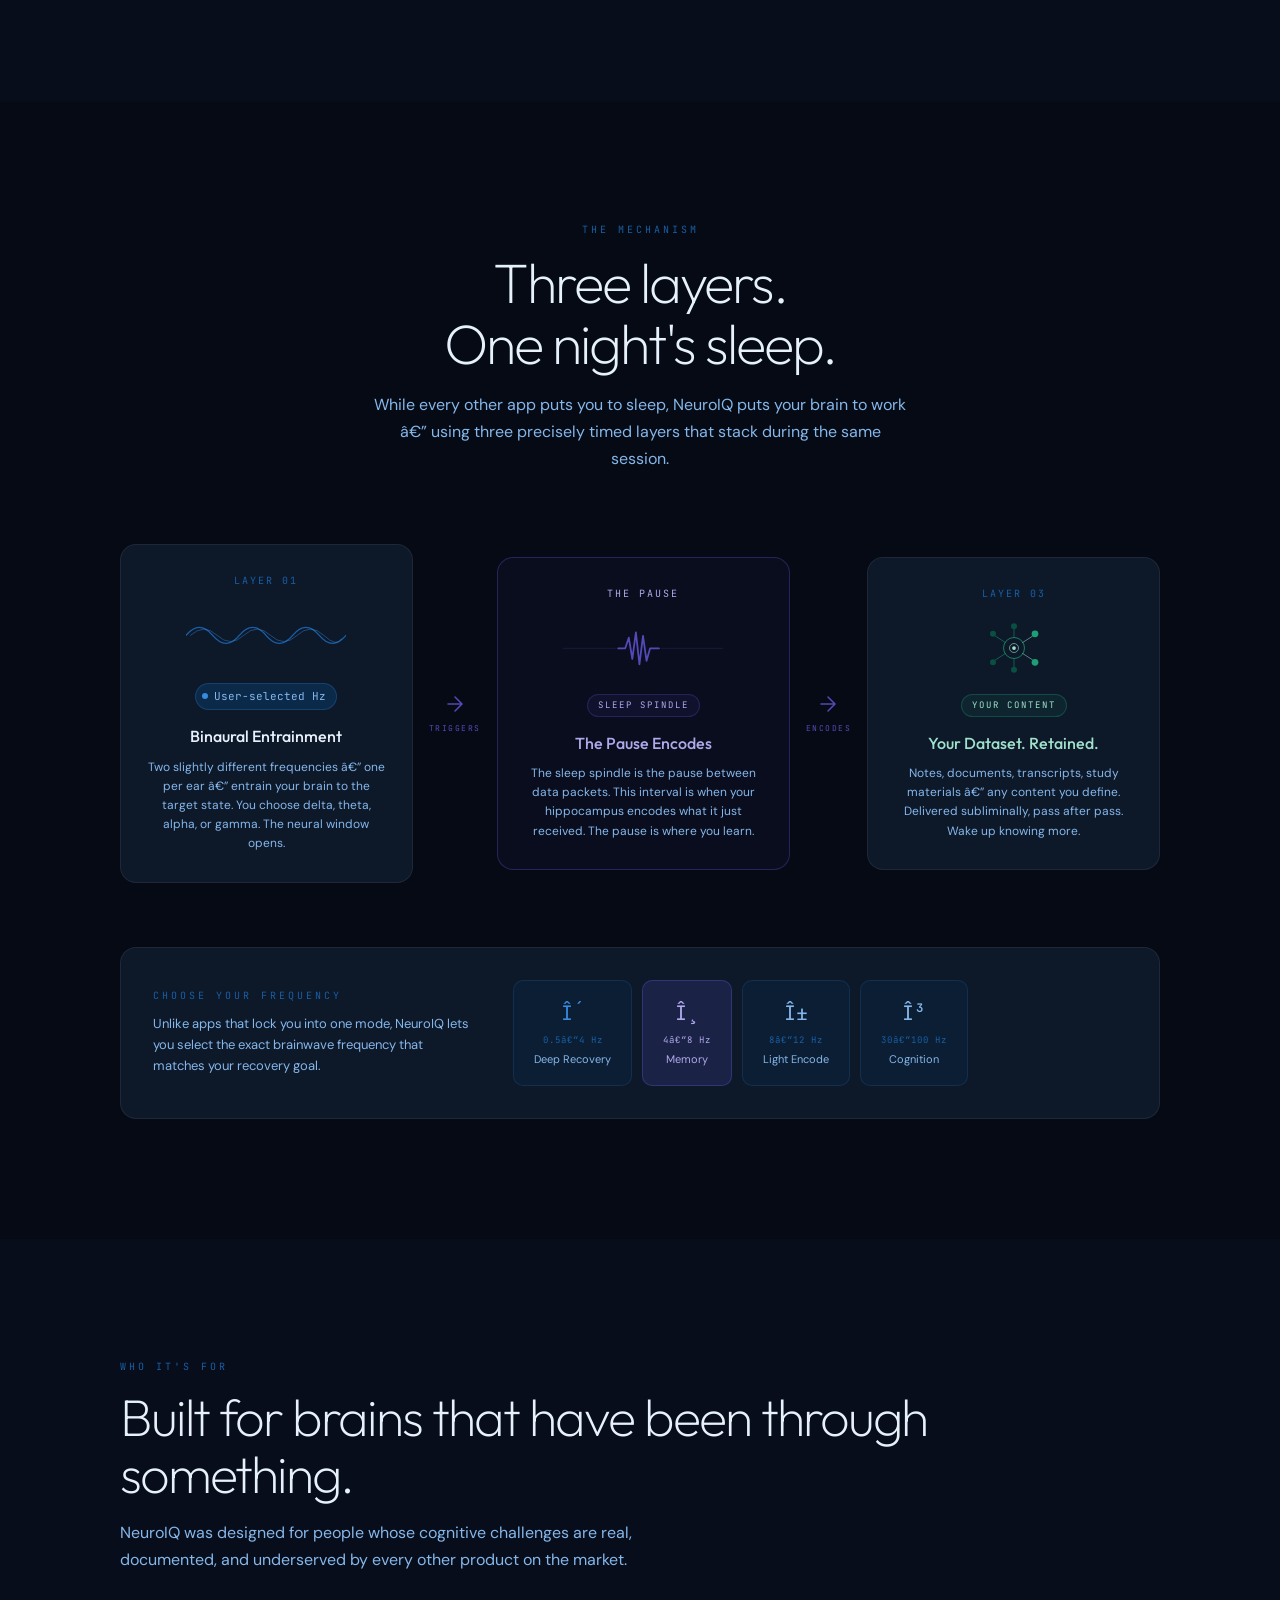
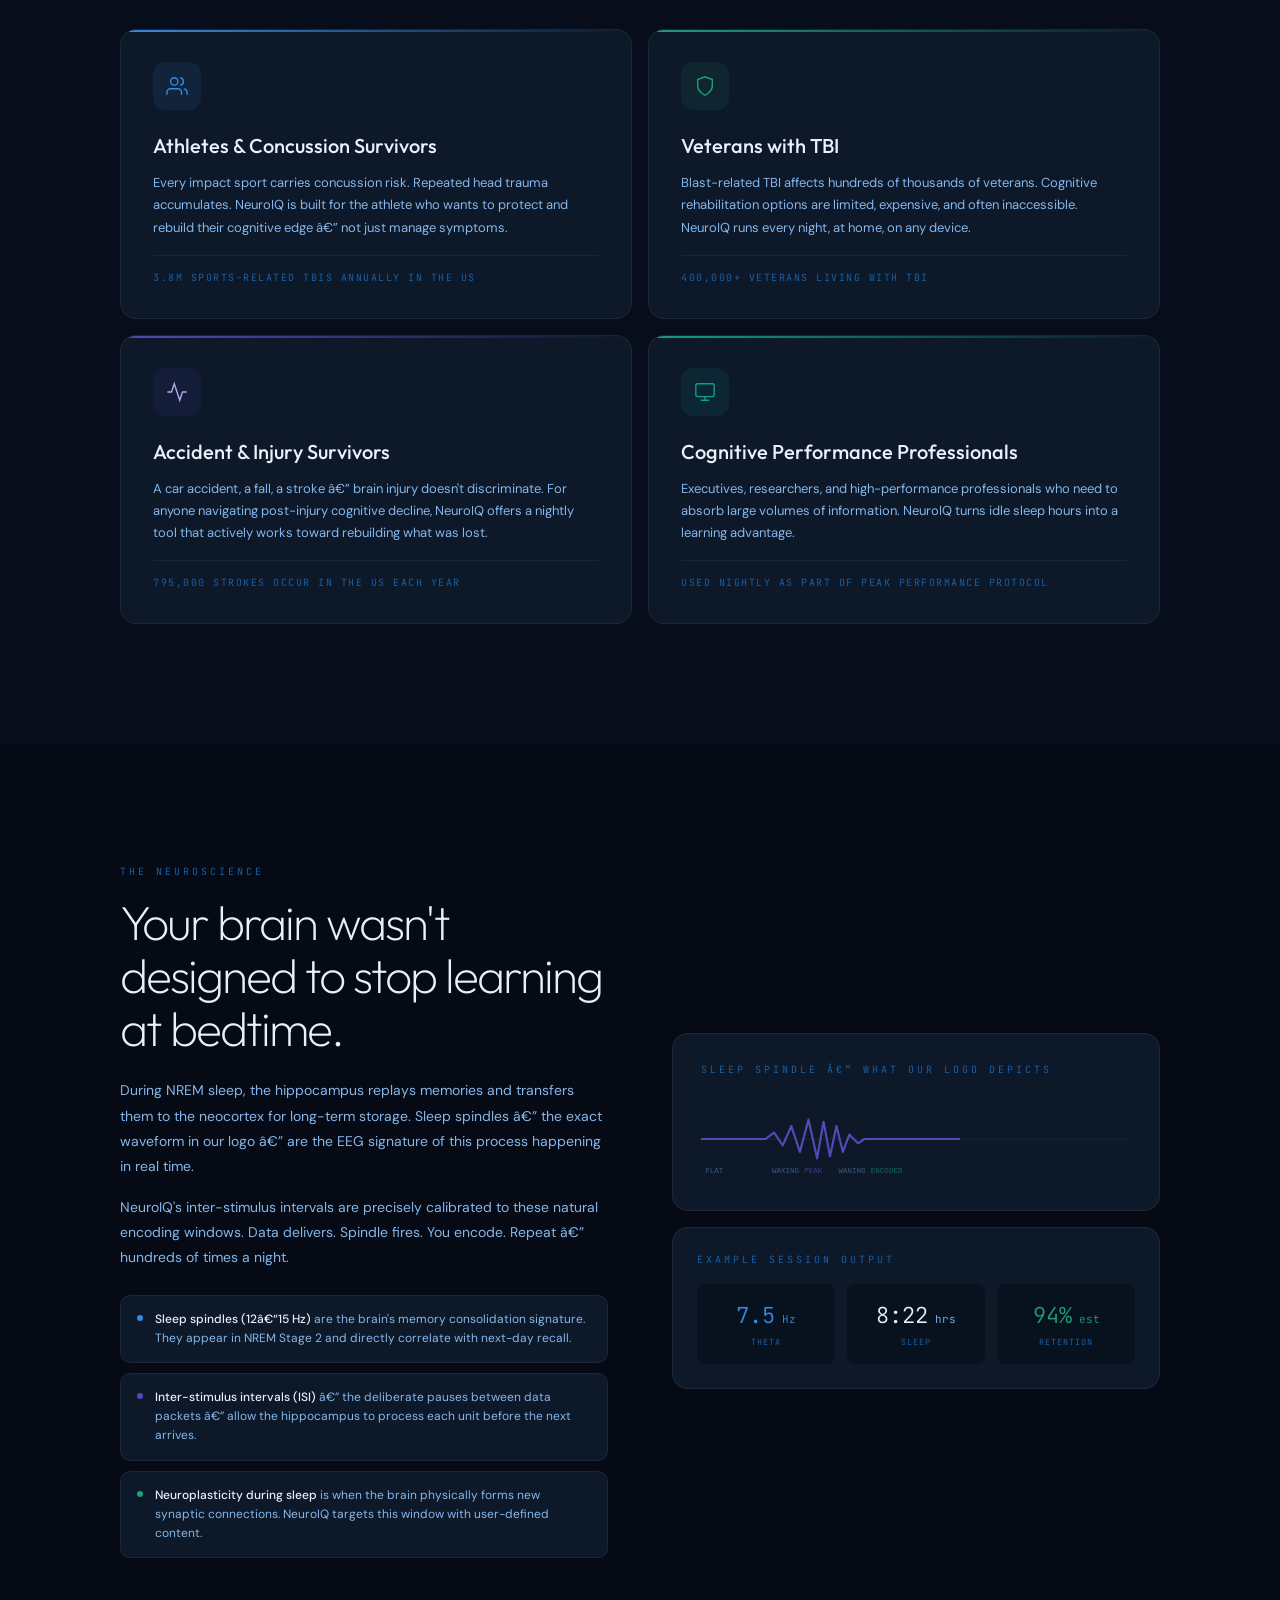
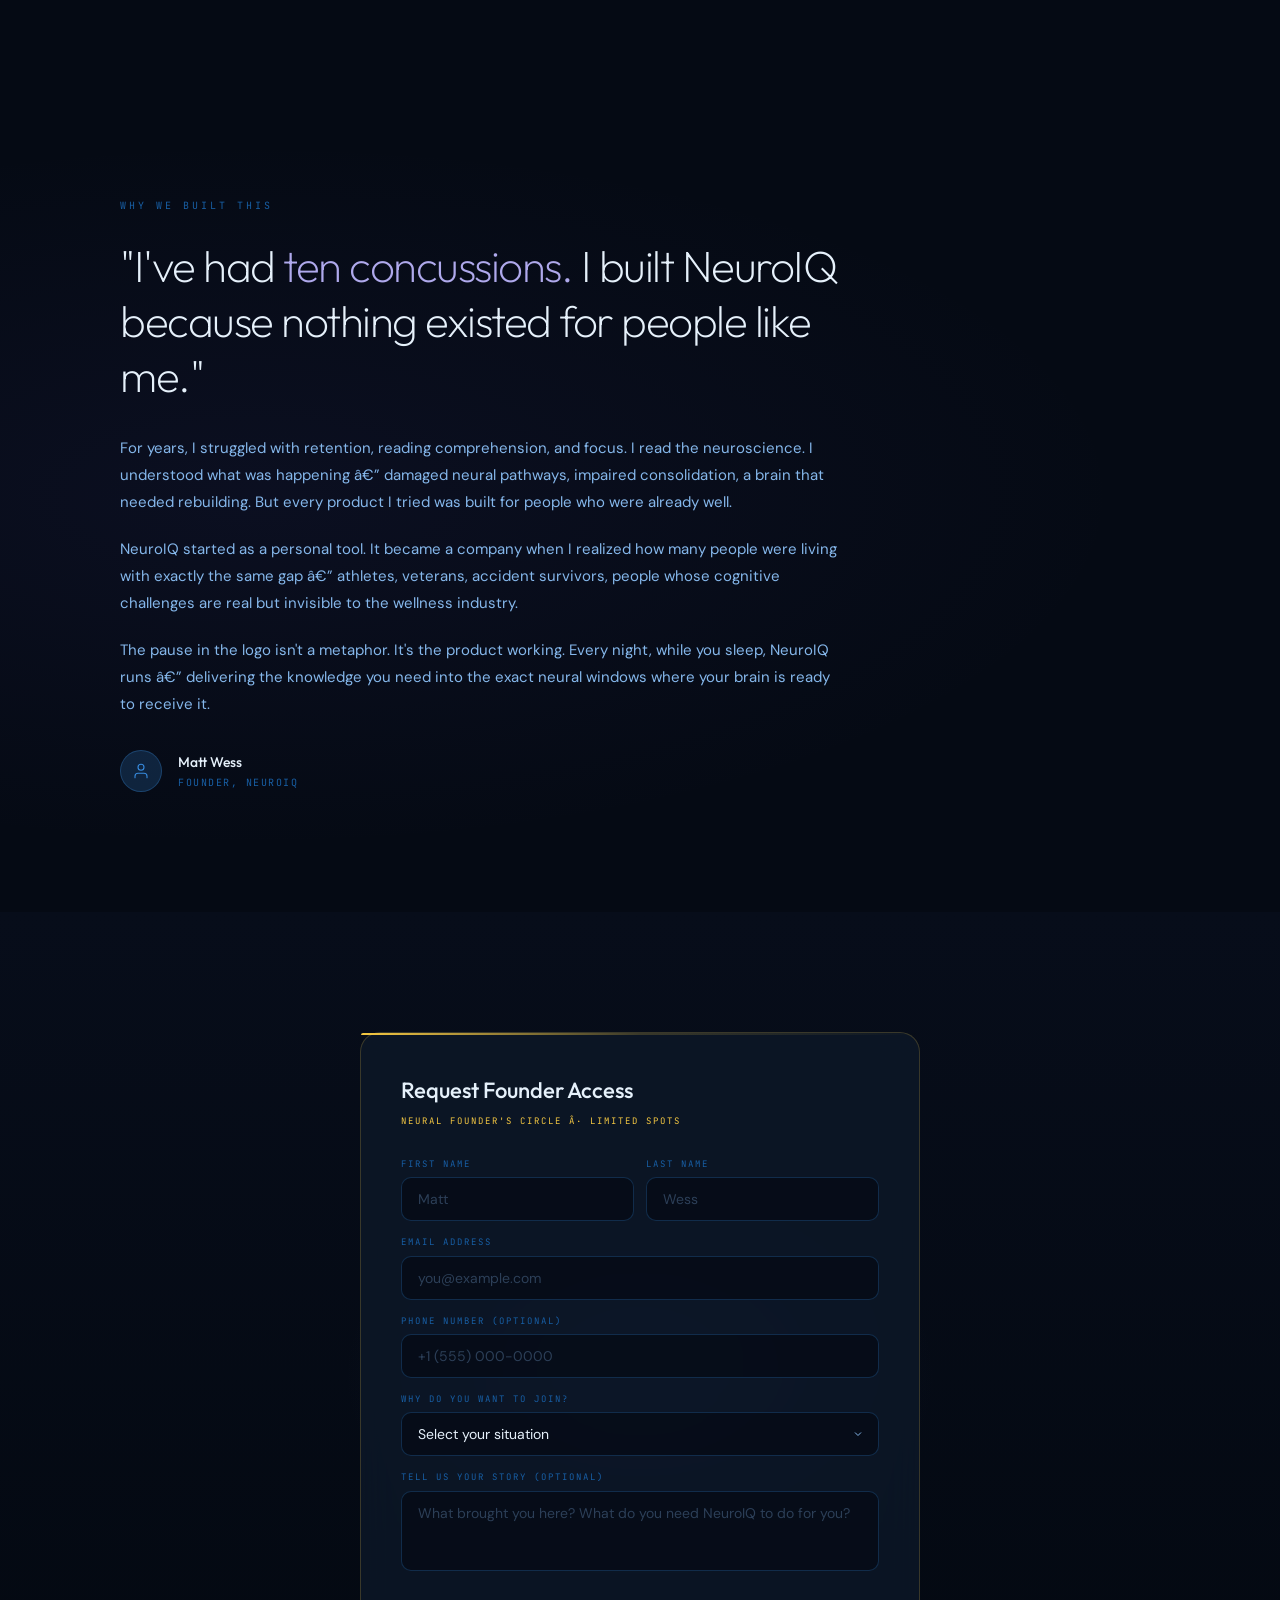
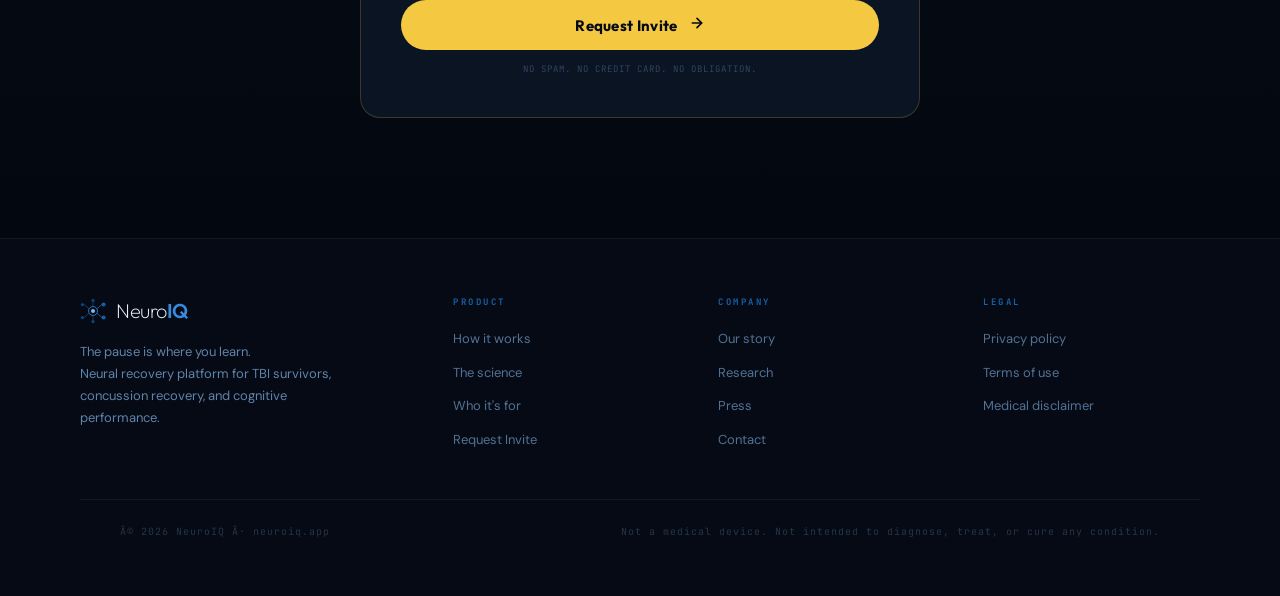
==== commit f55b8bf6: "Copy: rename 'Request Access' CTAs to 'Request Invite'" ====
--- a/index.html
+++ b/index.html
@@ -3,8 +3,8 @@
 <head>
 <meta charset="UTF-8">
 <meta name="viewport" content="width=device-width, initial-scale=1.0">
-<title>NeuroIQ — Rebuild Your Brain. While You Sleep.</title>
-<meta name="description" content="NeuroIQ combines binaural entrainment, subliminal audio delivery, and your personal dataset — running while you sleep, timed to the brain's natural memory consolidation windows.">
+<title>NeuroIQ â€” Rebuild Your Brain. While You Sleep.</title>
+<meta name="description" content="NeuroIQ combines binaural entrainment, subliminal audio delivery, and your personal dataset â€” running while you sleep, timed to the brain's natural memory consolidation windows.">
 <link rel="icon" type="image/svg+xml" href="/favicon.svg">
 <!-- Google tag (gtag.js) -->
 <script async src="https://www.googletagmanager.com/gtag/js?id=G-2RYY6K1LES"></script>
@@ -183,7 +183,7 @@
 .story-attr-title { font-family: var(--f-mono); font-size: 10px; letter-spacing: 1.5px; color: var(--synapse); text-transform: uppercase; margin-top: 2px; }
 
 /* ================================================================
-   FOUNDER'S CIRCLE — THE NEW CTA SECTION
+   FOUNDER'S CIRCLE â€” THE NEW CTA SECTION
 ================================================================ */
 #founders {
   background: linear-gradient(180deg, var(--deep) 0%, #030810 100%);
@@ -453,7 +453,7 @@
     <li><a href="#audience">Who it's for</a></li>
     <li><a href="#story">Our story</a></li>
   </ul>
-  <button class="nav-cta" onclick="document.getElementById('founders').scrollIntoView({behavior:'smooth'})">Request Access</button>
+  <button class="nav-cta" onclick="document.getElementById('founders').scrollIntoView({behavior:'smooth'})">Request Invite</button>
 </nav>
 
 <!-- HERO -->
@@ -465,7 +465,7 @@
       <span>heals at night.</span>
       <span class="accent">Help it learn too.</span>
     </h1>
-    <p class="hero-sub">NeuroIQ combines binaural entrainment, subliminal audio delivery, and your personal dataset — running while you sleep, timed to the brain's natural memory consolidation windows.</p>
+    <p class="hero-sub">NeuroIQ combines binaural entrainment, subliminal audio delivery, and your personal dataset â€” running while you sleep, timed to the brain's natural memory consolidation windows.</p>
 
     <div class="waveform-strip">
       <div class="waveform-track">
@@ -479,7 +479,7 @@
           <path d="M1090,24 L1098,24 L1102,15 L1106,33 L1110,9 L1114,39 L1118,13 L1122,35 L1126,24 L1140,24" fill="none" stroke="#534AB7" stroke-width="1.8" stroke-linecap="round" stroke-linejoin="round"/>
           <path d="M1160,24 Q1178,8 1196,24 Q1214,40 1232,24 Q1250,8 1268,24 Q1286,40 1304,24 Q1322,8 1340,24 Q1358,40 1376,24 Q1394,8 1412,24 Q1430,40 1440,34" fill="none" stroke="rgba(55,138,221,0.5)" stroke-width="1.2" stroke-linecap="round"/>
           <text x="132" y="46" font-family="monospace" font-size="7" fill="rgba(24,95,165,0.5)" letter-spacing="1">BINAURAL CARRIER</text>
-          <text x="316" y="10" font-family="monospace" font-size="7" fill="rgba(83,74,183,0.7)" letter-spacing="1">PAUSE · ENCODE</text>
+          <text x="316" y="10" font-family="monospace" font-size="7" fill="rgba(83,74,183,0.7)" letter-spacing="1">PAUSE Â· ENCODE</text>
           <text x="490" y="46" font-family="monospace" font-size="7" fill="rgba(24,95,165,0.5)" letter-spacing="1">DATA PACKET</text>
         </svg>
         <svg viewBox="0 0 1440 48" width="1440" height="48" preserveAspectRatio="none" xmlns="http://www.w3.org/2000/svg">
@@ -543,7 +543,7 @@
           <div class="problem-card-icon" style="background:rgba(83,74,183,0.1);">
             <svg width="18" height="18" viewBox="0 0 24 24" fill="none" stroke="#AFA9EC" stroke-width="1.5" stroke-linecap="round"><path d="M9 3H5a2 2 0 0 0-2 2v4m6-6h10a2 2 0 0 1 2 2v4M9 3v18m0 0h10a2 2 0 0 0 2-2V9M9 21H5a2 2 0 0 1-2-2V9m0 0h18"/></svg>
           </div>
-          <div><h4>You can't choose what to learn</h4><p>Generic audio content means generic results. NeuroIQ lets you define your own dataset — the specific knowledge you need to rebuild and retain.</p></div>
+          <div><h4>You can't choose what to learn</h4><p>Generic audio content means generic results. NeuroIQ lets you define your own dataset â€” the specific knowledge you need to rebuild and retain.</p></div>
         </div>
         <div class="problem-card">
           <div class="problem-card-icon" style="background:rgba(29,158,117,0.1);">
@@ -562,7 +562,7 @@
     <div class="how-header reveal">
       <div class="label" style="margin-bottom:14px;">The mechanism</div>
       <h2>Three layers.<br>One night's sleep.</h2>
-      <p>While every other app puts you to sleep, NeuroIQ puts your brain to work — using three precisely timed layers that stack during the same session.</p>
+      <p>While every other app puts you to sleep, NeuroIQ puts your brain to work â€” using three precisely timed layers that stack during the same session.</p>
     </div>
     <div class="how-layers">
       <div class="how-layer reveal">
@@ -575,7 +575,7 @@
         </div>
         <div class="hz-badge" style="margin:0 auto 14px;"><div class="hz-dot"></div>User-selected Hz</div>
         <h3>Binaural Entrainment</h3>
-        <p>Two slightly different frequencies — one per ear — entrain your brain to the target state. You choose delta, theta, alpha, or gamma. The neural window opens.</p>
+        <p>Two slightly different frequencies â€” one per ear â€” entrain your brain to the target state. You choose delta, theta, alpha, or gamma. The neural window opens.</p>
       </div>
       <div class="how-arrow">
         <svg width="24" height="24" viewBox="0 0 24 24" fill="none" stroke="#534AB7" stroke-width="1.5" stroke-linecap="round"><path d="M5 12h14M12 5l7 7-7 7"/></svg>
@@ -618,7 +618,7 @@
         </div>
         <div style="display:flex;justify-content:center;margin-bottom:14px;"><span style="font-family:var(--f-mono);font-size:9px;letter-spacing:2px;color:var(--recover-l);background:rgba(29,158,117,0.1);padding:3px 10px;border-radius:20px;border:0.5px solid rgba(29,158,117,0.3);">YOUR CONTENT</span></div>
         <h3 style="color:var(--recover-l);">Your Dataset. Retained.</h3>
-        <p>Notes, documents, transcripts, study materials — any content you define. Delivered subliminally, pass after pass. Wake up knowing more.</p>
+        <p>Notes, documents, transcripts, study materials â€” any content you define. Delivered subliminally, pass after pass. Wake up knowing more.</p>
       </div>
     </div>
 
@@ -630,23 +630,23 @@
       </div>
       <div style="display:flex;gap:10px;flex-wrap:wrap;">
         <div style="text-align:center;padding:16px 20px;background:rgba(12,68,124,0.15);border-radius:10px;border:0.5px solid rgba(55,138,221,0.15);">
-          <div style="font-family:var(--f-mono);font-size:20px;color:var(--signal);">δ</div>
-          <div style="font-family:var(--f-mono);font-size:9px;color:var(--synapse);letter-spacing:1px;margin-top:4px;">0.5–4 Hz</div>
+          <div style="font-family:var(--f-mono);font-size:20px;color:var(--signal);">Î´</div>
+          <div style="font-family:var(--f-mono);font-size:9px;color:var(--synapse);letter-spacing:1px;margin-top:4px;">0.5â€“4 Hz</div>
           <div style="font-size:11px;color:var(--sky);margin-top:4px;">Deep Recovery</div>
         </div>
         <div style="text-align:center;padding:16px 20px;background:rgba(83,74,183,0.2);border-radius:10px;border:1.5px solid rgba(83,74,183,0.45);">
-          <div style="font-family:var(--f-mono);font-size:20px;color:var(--spindle-l);">θ</div>
-          <div style="font-family:var(--f-mono);font-size:9px;color:var(--spindle-l);letter-spacing:1px;margin-top:4px;">4–8 Hz</div>
+          <div style="font-family:var(--f-mono);font-size:20px;color:var(--spindle-l);">Î¸</div>
+          <div style="font-family:var(--f-mono);font-size:9px;color:var(--spindle-l);letter-spacing:1px;margin-top:4px;">4â€“8 Hz</div>
           <div style="font-size:11px;color:var(--spindle-l);margin-top:4px;">Memory</div>
         </div>
         <div style="text-align:center;padding:16px 20px;background:rgba(12,68,124,0.15);border-radius:10px;border:0.5px solid rgba(55,138,221,0.15);">
-          <div style="font-family:var(--f-mono);font-size:20px;color:var(--sky);">α</div>
-          <div style="font-family:var(--f-mono);font-size:9px;color:var(--synapse);letter-spacing:1px;margin-top:4px;">8–12 Hz</div>
+          <div style="font-family:var(--f-mono);font-size:20px;color:var(--sky);">Î±</div>
+          <div style="font-family:var(--f-mono);font-size:9px;color:var(--synapse);letter-spacing:1px;margin-top:4px;">8â€“12 Hz</div>
           <div style="font-size:11px;color:var(--sky);margin-top:4px;">Light Encode</div>
         </div>
         <div style="text-align:center;padding:16px 20px;background:rgba(12,68,124,0.15);border-radius:10px;border:0.5px solid rgba(55,138,221,0.15);">
-          <div style="font-family:var(--f-mono);font-size:20px;color:var(--sky);">γ</div>
-          <div style="font-family:var(--f-mono);font-size:9px;color:var(--synapse);letter-spacing:1px;margin-top:4px;">30–100 Hz</div>
+          <div style="font-family:var(--f-mono);font-size:20px;color:var(--sky);">Î³</div>
+          <div style="font-family:var(--f-mono);font-size:9px;color:var(--synapse);letter-spacing:1px;margin-top:4px;">30â€“100 Hz</div>
           <div style="font-size:11px;color:var(--sky);margin-top:4px;">Cognition</div>
         </div>
       </div>
@@ -666,7 +666,7 @@
       <div class="audience-card blue reveal">
         <div class="audience-icon" style="background:rgba(55,138,221,0.1);"><svg width="22" height="22" viewBox="0 0 24 24" fill="none" stroke="#378ADD" stroke-width="1.5" stroke-linecap="round"><path d="M17 21v-2a4 4 0 0 0-4-4H5a4 4 0 0 0-4 4v2"/><circle cx="9" cy="7" r="4"/><path d="M23 21v-2a4 4 0 0 0-3-3.87M16 3.13a4 4 0 0 1 0 7.75"/></svg></div>
         <h3>Athletes &amp; Concussion Survivors</h3>
-        <p>Every impact sport carries concussion risk. Repeated head trauma accumulates. NeuroIQ is built for the athlete who wants to protect and rebuild their cognitive edge — not just manage symptoms.</p>
+        <p>Every impact sport carries concussion risk. Repeated head trauma accumulates. NeuroIQ is built for the athlete who wants to protect and rebuild their cognitive edge â€” not just manage symptoms.</p>
         <div class="audience-stat">3.8M sports-related TBIs annually in the US</div>
       </div>
       <div class="audience-card green reveal reveal-delay-1">
@@ -678,7 +678,7 @@
       <div class="audience-card purple reveal reveal-delay-2">
         <div class="audience-icon" style="background:rgba(83,74,183,0.1);"><svg width="22" height="22" viewBox="0 0 24 24" fill="none" stroke="#AFA9EC" stroke-width="1.5" stroke-linecap="round"><path d="M22 12h-4l-3 9L9 3l-3 9H2"/></svg></div>
         <h3>Accident &amp; Injury Survivors</h3>
-        <p>A car accident, a fall, a stroke — brain injury doesn't discriminate. For anyone navigating post-injury cognitive decline, NeuroIQ offers a nightly tool that actively works toward rebuilding what was lost.</p>
+        <p>A car accident, a fall, a stroke â€” brain injury doesn't discriminate. For anyone navigating post-injury cognitive decline, NeuroIQ offers a nightly tool that actively works toward rebuilding what was lost.</p>
         <div class="audience-stat">795,000 strokes occur in the US each year</div>
       </div>
       <div class="audience-card teal reveal reveal-delay-3">
@@ -698,17 +698,17 @@
       <div class="science-text reveal">
         <div class="label" style="margin-bottom:16px;">The neuroscience</div>
         <h2>Your brain wasn't designed to stop learning at bedtime.</h2>
-        <p>During NREM sleep, the hippocampus replays memories and transfers them to the neocortex for long-term storage. Sleep spindles — the exact waveform in our logo — are the EEG signature of this process happening in real time.</p>
-        <p>NeuroIQ's inter-stimulus intervals are precisely calibrated to these natural encoding windows. Data delivers. Spindle fires. You encode. Repeat — hundreds of times a night.</p>
+        <p>During NREM sleep, the hippocampus replays memories and transfers them to the neocortex for long-term storage. Sleep spindles â€” the exact waveform in our logo â€” are the EEG signature of this process happening in real time.</p>
+        <p>NeuroIQ's inter-stimulus intervals are precisely calibrated to these natural encoding windows. Data delivers. Spindle fires. You encode. Repeat â€” hundreds of times a night.</p>
         <div class="science-facts">
-          <div class="science-fact"><div class="science-fact-dot" style="background:var(--signal);"></div><p><strong>Sleep spindles (12–15 Hz)</strong> are the brain's memory consolidation signature. They appear in NREM Stage 2 and directly correlate with next-day recall.</p></div>
-          <div class="science-fact"><div class="science-fact-dot" style="background:var(--spindle);"></div><p><strong>Inter-stimulus intervals (ISI)</strong> — the deliberate pauses between data packets — allow the hippocampus to process each unit before the next arrives.</p></div>
+          <div class="science-fact"><div class="science-fact-dot" style="background:var(--signal);"></div><p><strong>Sleep spindles (12â€“15 Hz)</strong> are the brain's memory consolidation signature. They appear in NREM Stage 2 and directly correlate with next-day recall.</p></div>
+          <div class="science-fact"><div class="science-fact-dot" style="background:var(--spindle);"></div><p><strong>Inter-stimulus intervals (ISI)</strong> â€” the deliberate pauses between data packets â€” allow the hippocampus to process each unit before the next arrives.</p></div>
           <div class="science-fact"><div class="science-fact-dot" style="background:var(--recovery);"></div><p><strong>Neuroplasticity during sleep</strong> is when the brain physically forms new synaptic connections. NeuroIQ targets this window with user-defined content.</p></div>
         </div>
       </div>
       <div class="reveal reveal-delay-2" style="display:flex;flex-direction:column;gap:16px;">
         <div style="background:var(--card);border:0.5px solid rgba(255,255,255,0.07);border-radius:16px;padding:28px;">
-          <div class="label" style="margin-bottom:18px;">Sleep spindle — what our logo depicts</div>
+          <div class="label" style="margin-bottom:18px;">Sleep spindle â€” what our logo depicts</div>
           <svg viewBox="0 0 400 80" width="100%" xmlns="http://www.w3.org/2000/svg">
             <line x1="0" y1="40" x2="400" y2="40" stroke="rgba(255,255,255,0.08)" stroke-width="0.5"/>
             <path d="M0,40 L60,40 L68,34 L76,46 L84,28 L92,52 L100,22 L108,58 L114,24 L120,56 L126,28 L132,52 L138,36 L146,44 L152,40 L240,40" fill="none" stroke="#534AB7" stroke-width="2" stroke-linecap="round" stroke-linejoin="round"/>
@@ -738,9 +738,9 @@
     <div class="story-inner reveal">
       <div class="label" style="margin-bottom:24px;">Why we built this</div>
       <div class="story-quote">"I've had <em>ten concussions.</em> I built NeuroIQ because nothing existed for people like me."</div>
-      <p class="story-body">For years, I struggled with retention, reading comprehension, and focus. I read the neuroscience. I understood what was happening — damaged neural pathways, impaired consolidation, a brain that needed rebuilding. But every product I tried was built for people who were already well.</p>
-      <p class="story-body">NeuroIQ started as a personal tool. It became a company when I realized how many people were living with exactly the same gap — athletes, veterans, accident survivors, people whose cognitive challenges are real but invisible to the wellness industry.</p>
-      <p class="story-body">The pause in the logo isn't a metaphor. It's the product working. Every night, while you sleep, NeuroIQ runs — delivering the knowledge you need into the exact neural windows where your brain is ready to receive it.</p>
+      <p class="story-body">For years, I struggled with retention, reading comprehension, and focus. I read the neuroscience. I understood what was happening â€” damaged neural pathways, impaired consolidation, a brain that needed rebuilding. But every product I tried was built for people who were already well.</p>
+      <p class="story-body">NeuroIQ started as a personal tool. It became a company when I realized how many people were living with exactly the same gap â€” athletes, veterans, accident survivors, people whose cognitive challenges are real but invisible to the wellness industry.</p>
+      <p class="story-body">The pause in the logo isn't a metaphor. It's the product working. Every night, while you sleep, NeuroIQ runs â€” delivering the knowledge you need into the exact neural windows where your brain is ready to receive it.</p>
       <div class="story-attr">
         <div style="width:42px;height:42px;border-radius:50%;background:rgba(55,138,221,0.2);border:0.5px solid rgba(55,138,221,0.3);display:flex;align-items:center;justify-content:center;flex-shrink:0;"><svg width="18" height="18" viewBox="0 0 24 24" fill="none" stroke="#378ADD" stroke-width="1.5" stroke-linecap="round"><path d="M20 21v-2a4 4 0 0 0-4-4H8a4 4 0 0 0-4 4v2"/><circle cx="12" cy="7" r="4"/></svg></div>
         <div><div class="story-attr-name">Matt Wess</div><div class="story-attr-title">Founder, NeuroIQ</div></div>
@@ -772,7 +772,7 @@
             <input type="hidden" name="form-name" value="founders-circle">
 
             <div class="form-title">Request Founder Access</div>
-            <div class="form-sub">Neural Founder's Circle · Limited Spots</div>
+            <div class="form-sub">Neural Founder's Circle Â· Limited Spots</div>
 
             <!-- Honeypot -->
             <p class="ohnohoney"><label>Don't fill this out: <input name="bot-field"></label></p>
@@ -819,7 +819,7 @@
             </div>
 
             <button type="submit" class="form-submit">
-              Request Access
+              Request Invite
               <svg style="display:inline;margin-left:8px;" width="16" height="16" viewBox="0 0 24 24" fill="none" stroke="currentColor" stroke-width="2.5" stroke-linecap="round"><path d="M5 12h14M12 5l7 7-7 7"/></svg>
             </button>
             <p class="form-privacy">No spam. No credit card. No obligation.</p>
@@ -861,7 +861,7 @@
         <li><a href="#how">How it works</a></li>
         <li><a href="#science">The science</a></li>
         <li><a href="#audience">Who it's for</a></li>
-        <li><a href="#founders">Request Access</a></li>
+        <li><a href="#founders">Request Invite</a></li>
       </ul>
     </div>
     <div class="footer-col">
@@ -883,7 +883,7 @@
     </div>
   </div>
   <div class="footer-bottom container">
-    <p>© 2026 NeuroIQ · neuroiq.app</p>
+    <p>Â© 2026 NeuroIQ Â· neuroiq.app</p>
     <p>Not a medical device. Not intended to diagnose, treat, or cure any condition.</p>
   </div>
 </footer>
@@ -899,7 +899,7 @@
 }, { threshold: 0.12, rootMargin: '0px 0px -40px 0px' });
 document.querySelectorAll('.reveal').forEach(el => observer.observe(el));
 
-// Form handling — Netlify handles the POST, we just show success state
+// Form handling â€” Netlify handles the POST, we just show success state
 const form = document.getElementById('foundersForm');
 const success = document.getElementById('formSuccess');
 if (form) {
